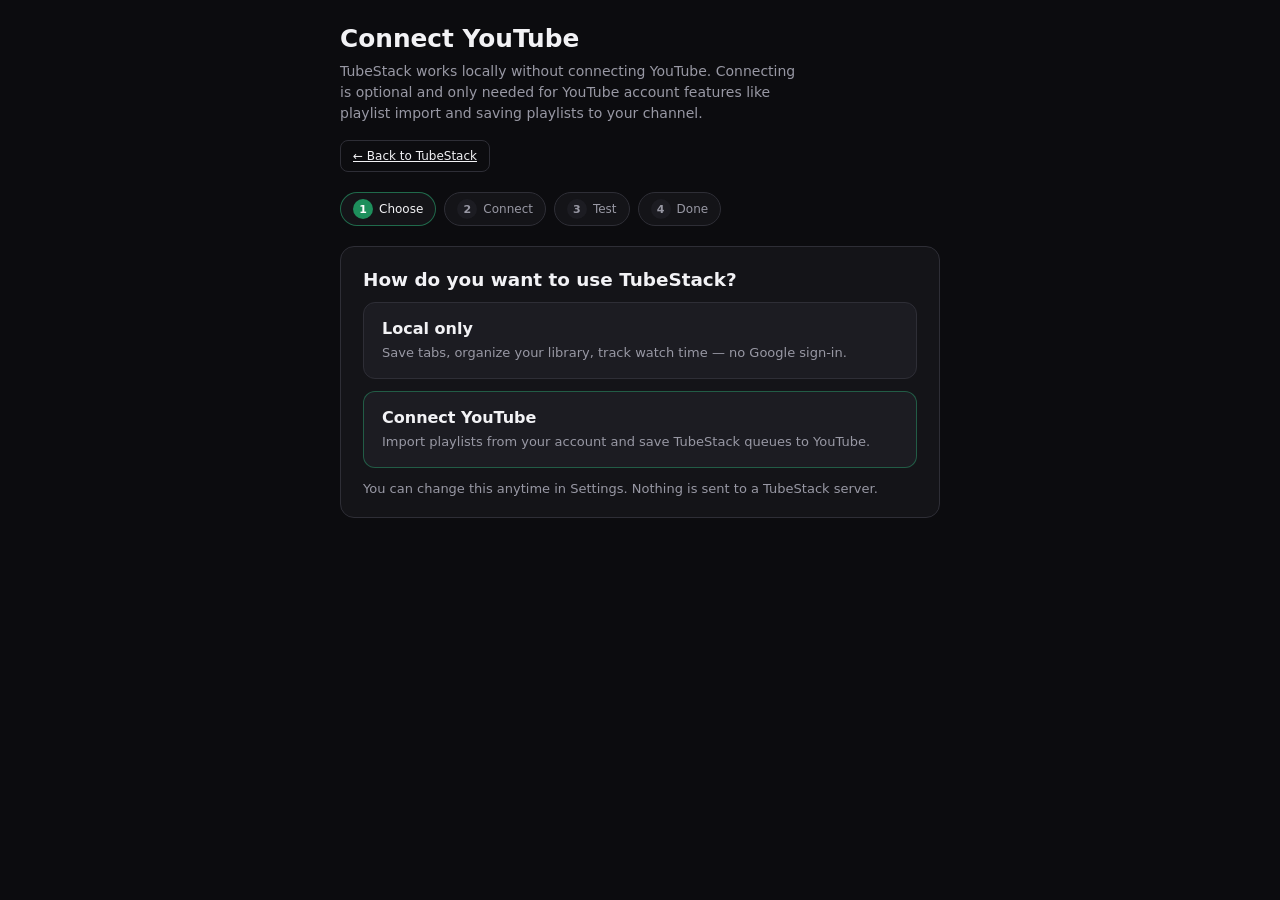
==== dashboard/connect-youtube.html @ 2cdaeb97 "Add Connect YouTube and Setup Integrations guided flows. Introduce an easy four-step Connect YouTube" ====
<!DOCTYPE html>
<html lang="en">
  <head>
    <meta charset="UTF-8" />
    <meta name="viewport" content="width=device-width, initial-scale=1" />
    <title>TubeStack — Connect YouTube</title>
    <link rel="icon" type="image/png" href="../icons/logo.png" />
    <link rel="stylesheet" href="dashboard.css" />
    <link rel="stylesheet" href="connect-youtube.css" />
  </head>
  <body class="cy-page">
    <div class="cy-wrap">
      <header class="cy-top">
        <div>
          <h1>Connect YouTube</h1>
          <p class="cy-lead">
            TubeStack works locally without connecting YouTube. Connecting is optional and only needed for YouTube
            account features like playlist import and saving playlists to your channel.
          </p>
        </div>
        <a id="cyBackLink" class="btn small ghost" href="dashboard.html">← Back to TubeStack</a>
      </header>

      <nav class="cy-steps" aria-label="Setup progress">
        <ol id="cyStepNav" class="cy-step-nav">
          <li class="cy-step-pill active" data-step="1"><span>1</span> Choose</li>
          <li class="cy-step-pill" data-step="2"><span>2</span> Connect</li>
          <li class="cy-step-pill" data-step="3"><span>3</span> Test</li>
          <li class="cy-step-pill" data-step="4"><span>4</span> Done</li>
        </ol>
      </nav>

      <!-- Step 1 -->
      <section id="cyPanel1" class="cy-panel" data-step="1">
        <h2 class="cy-panel-title">How do you want to use TubeStack?</h2>
        <div class="cy-choice-grid">
          <button type="button" class="cy-choice" id="cyChooseLocal" data-choice="local">
            <strong>Local only</strong>
            <span>Save tabs, organize your library, track watch time — no Google sign-in.</span>
          </button>
          <button type="button" class="cy-choice cy-choice--highlight" id="cyChooseConnect" data-choice="connect">
            <strong>Connect YouTube</strong>
            <span>Import playlists from your account and save TubeStack queues to YouTube.</span>
          </button>
        </div>
        <p class="cy-muted">You can change this anytime in Settings. Nothing is sent to a TubeStack server.</p>
      </section>

      <!-- Step 2 -->
      <section id="cyPanel2" class="cy-panel hidden" data-step="2">
        <h2 class="cy-panel-title">Connect your YouTube account</h2>
        <p class="cy-hint">
          TubeStack uses <strong>your own</strong> free Google Cloud project (one-time setup). You paste one ID into
          Google, then the same ID into TubeStack. We never store your Google password.
        </p>

        <div class="cy-status-box" id="cyClientIdStatus" role="status"></div>

        <details class="cy-help" open>
          <summary>Quick setup (about 10 minutes, one time)</summary>
          <ol class="cy-help-list">
            <li>
              Open
              <a href="https://console.cloud.google.com/" target="_blank" rel="noopener noreferrer">Google Cloud Console</a>
              and create or pick a project.
            </li>
            <li>Enable <strong>YouTube Data API v3</strong> (APIs &amp; Services → Library).</li>
            <li>
              Set up the <strong>OAuth consent screen</strong> (External is fine for personal use). Add yourself as a
              <strong>Test user</strong> if the app stays in Testing mode.
            </li>
            <li>
              Create an OAuth client: type <strong>Web application</strong>. Under <strong>Authorized redirect URIs</strong>,
              paste this exact URI:
            </li>
          </ol>
          <div class="cy-copy-block">
            <code id="cyRedirectUri" class="oauth-redirect">—</code>
            <button type="button" class="btn small ghost" id="cyCopyRedirect">Copy redirect URI</button>
          </div>
          <p class="cy-muted cy-copy-meta">
            Extension ID: <code id="cyExtensionId">—</code>
            <button type="button" class="btn small ghost" id="cyCopyExtId">Copy</button>
          </p>
          <ol class="cy-help-list" start="5">
            <li>Copy the <strong>Client ID</strong> Google gives you and paste it below.</li>
          </ol>
        </details>

        <label class="ob-label" for="cyClientId">OAuth Client ID</label>
        <input
          type="text"
          id="cyClientId"
          class="oobe-input cy-client-input"
          spellcheck="false"
          autocomplete="off"
          placeholder="123456789-xxxx.apps.googleusercontent.com"
        />
        <div class="cy-actions">
          <button type="button" class="btn primary" id="cySaveClientId">Save Client ID</button>
          <a
            class="btn ghost"
            href="setup-guide.html"
            target="_blank"
            rel="noopener noreferrer"
            >Full written guide</a
          >
          <a class="btn ghost" href="setup-integrations.html?from=connect-youtube">Advanced: API keys &amp; OpenAI</a>
        </div>
        <p class="cy-muted">
          Already saved a Client ID in Settings? It appears here automatically. Manual fields in Settings still work.
        </p>
        <div class="cy-nav-row">
          <button type="button" class="btn ghost" id="cyBackTo1">← Back</button>
          <button type="button" class="btn primary" id="cyToStep3" disabled>Continue to test</button>
        </div>
      </section>

      <!-- Step 3 -->
      <section id="cyPanel3" class="cy-panel hidden" data-step="3">
        <h2 class="cy-panel-title">Test your connection</h2>
        <p class="cy-hint">
          Click below to open Google’s sign-in page. TubeStack only talks to Google when <strong>you</strong> click this
          button (or use a feature that needs YouTube).
        </p>
        <ul class="cy-feature-list">
          <li>Import playlists you choose from your YouTube account</li>
          <li>Save a TubeStack queue as a playlist on your channel</li>
          <li>Sync subscription list (when you use that feature)</li>
        </ul>
        <button type="button" class="btn primary cy-signin-btn" id="cyTestSignIn">Sign in with Google to test</button>
        <p id="cyTestStatus" class="cy-status-line" role="status"></p>
        <div class="cy-nav-row">
          <button type="button" class="btn ghost" id="cyBackTo2">← Back</button>
          <button type="button" class="btn primary" id="cyToStep4" disabled>Continue</button>
        </div>
      </section>

      <!-- Step 4 -->
      <section id="cyPanel4" class="cy-panel hidden" data-step="4">
        <h2 class="cy-panel-title" id="cyDoneTitle">You’re set</h2>
        <p class="cy-hint" id="cyDoneMessage"></p>
        <div class="cy-done-actions">
          <a class="btn primary" id="cyDoneDashboard" href="dashboard.html">Back to TubeStack</a>
          <a class="btn ghost" href="dashboard.html#settings">Open Settings (advanced)</a>
        </div>
        <p class="cy-muted" id="cyDoneExtra"></p>
      </section>
    </div>
    <script src="connect-youtube.js"></script>
  </body>
</html>
---- dashboard/dashboard.css ----
:root {
  --bg: #0c0c0f;
  --surface: #141418;
  --elevated: #1c1c22;
  --border: #2e2e36;
  --text: #f2f2f5;
  --muted: #9898a4;
  --accent: #ff3b3b;
  --green: #2fd38a;
  --green-dim: #1e8f5c;
  --gold: #e8c547;
  --gold-dim: #9a7a1a;
  --radius: 10px;
  /** Fixed “reopen sidebar” is `left: 12px`, width 36px — keep titles/toolbars clear of it when sidebar is hidden */
  --sidebar-floating-clearance: 60px;
}

* {
  box-sizing: border-box;
}

body {
  margin: 0;
  min-height: 100vh;
  font-family: "Segoe UI", system-ui, -apple-system, Roboto, sans-serif;
  font-size: 14px;
  background: var(--bg);
  color: var(--text);
}

.focus-banner {
  padding: 10px 20px;
  background: linear-gradient(90deg, #1a3d2a, #142428);
  color: #c8f5dc;
  text-align: center;
  font-weight: 600;
  font-size: 13px;
  border-bottom: 1px solid #2a4a38;
}

.onboarding.oobe-root {
  position: fixed;
  inset: 0;
  z-index: 1000;
  display: flex;
  align-items: flex-start;
  justify-content: center;
  padding: 24px 16px 32px;
  overflow: auto;
}

.oobe-backdrop {
  position: fixed;
  inset: 0;
  z-index: 0;
  background: radial-gradient(120% 80% at 50% -10%, #1a2a1a 0%, #0a0a0c 45%, #050508 100%);
  opacity: 1;
}

.oobe-card {
  position: relative;
  z-index: 1;
  max-width: 640px;
  width: 100%;
  background: linear-gradient(165deg, #1a1a22 0%, #12121a 100%);
  border: 1px solid rgba(255, 255, 255, 0.08);
  border-radius: 20px;
  padding: 28px 28px 24px;
  box-shadow: 0 32px 100px rgba(0, 0, 0, 0.65), 0 0 0 1px rgba(47, 211, 138, 0.06);
}

.oobe-brand-row {
  display: flex;
  align-items: center;
  gap: 14px;
  margin: 0 0 6px;
}

.oobe-brand-logo {
  flex-shrink: 0;
  border-radius: 12px;
  box-shadow: 0 6px 24px rgba(0, 0, 0, 0.45);
}

.oobe-brand {
  font-size: 28px;
  font-weight: 800;
  letter-spacing: -0.04em;
  margin: 0;
  background: linear-gradient(120deg, #fff 0%, #c4f0d9 50%, #e8c547 100%);
  -webkit-background-clip: text;
  background-clip: text;
  color: transparent;
}

.oobe-tagline {
  margin: 0 0 20px;
  font-size: 14px;
  color: #a8a8b8;
  line-height: 1.45;
}

.oobe-progress {
  display: flex;
  flex-wrap: wrap;
  gap: 8px;
  justify-content: center;
  margin-bottom: 10px;
}

.oobe-wizard-guide {
  margin: 0 0 18px;
  text-align: center;
}

.oobe-guide-btn {
  border: none;
  background: transparent;
  color: #9cb9ff;
  cursor: pointer;
  font: inherit;
  font-size: 13px;
  line-height: 1.4;
  padding: 6px 10px;
  border-radius: 8px;
  text-align: center;
  max-width: 100%;
}

.oobe-guide-btn:hover {
  color: #c5d8ff;
  background: rgba(156, 185, 255, 0.08);
}

.oobe-guide-btn:focus-visible {
  outline: 2px solid rgba(156, 185, 255, 0.55);
  outline-offset: 2px;
}

.oobe-guide-hint {
  color: #8a8a9a;
  font-size: 12px;
  font-weight: 500;
}

.oobe-unlock-list {
  margin: 12px 0 16px;
  padding-left: 1.25rem;
  color: #a8a8b8;
  font-size: 13px;
  line-height: 1.45;
}

.oobe-unlock-list li {
  margin-bottom: 8px;
}

.oobe-unlock-list li:last-child {
  margin-bottom: 0;
}

.oobe-check-row {
  display: flex;
  align-items: flex-start;
  gap: 10px;
  margin: 16px 0 10px;
  font-size: 14px;
  line-height: 1.45;
  color: #c8c8d4;
  cursor: pointer;
}

.oobe-check-row input {
  margin-top: 3px;
  flex-shrink: 0;
}

.oobe-dot {
  width: 8px;
  height: 8px;
  border-radius: 50%;
  background: #3a3a48;
  transition: transform 0.2s, background 0.2s;
}

.oobe-dot.active {
  background: var(--green);
  transform: scale(1.25);
}

.oobe-step-title {
  margin: 0 0 10px;
  font-size: 22px;
  font-weight: 700;
  letter-spacing: -0.02em;
}

.oobe-lead {
  margin: 0 0 16px;
  line-height: 1.55;
  color: #c8c8d4;
  font-size: 14px;
}

.oobe-input {
  width: 100%;
  padding: 12px 14px;
  border-radius: 10px;
  border: 1px solid rgba(255, 255, 255, 0.1);
  background: rgba(0, 0, 0, 0.35);
  color: var(--text);
  font-size: 15px;
  margin-bottom: 4px;
}

.oobe-input:focus {
  outline: none;
  border-color: rgba(47, 211, 138, 0.45);
  box-shadow: 0 0 0 3px rgba(47, 211, 138, 0.12);
}

.oobe-help {
  font-size: 12px;
  color: var(--muted);
  line-height: 1.5;
  margin: 12px 0 18px;
}

.oobe-help a {
  color: #8fd4ff;
}

.oobe-cta {
  width: 100%;
  padding: 14px 18px;
  font-size: 15px;
  border-radius: 999px;
  margin-top: 8px;
}

.oobe-green {
  color: #7ef0b2;
}

.oobe-gold {
  color: #f5e08a;
}

.oobe-error {
  color: #ff9b9b;
  font-size: 13px;
  margin: 10px 0;
}

.oobe-scan-preview {
  margin: 14px 0;
  padding: 14px;
  border-radius: 12px;
  background: rgba(0, 0, 0, 0.35);
  border: 1px solid var(--border);
  font-size: 13px;
  color: #d0d0dc;
  line-height: 1.5;
}

.genre-grid {
  display: grid;
  grid-template-columns: repeat(auto-fill, minmax(140px, 1fr));
  gap: 12px;
  margin: 16px 0 20px;
  max-height: min(52vh, 420px);
  overflow-y: auto;
  padding-right: 4px;
}

.genre-tile {
  min-height: 72px;
  padding: 14px 12px;
  border-radius: 14px;
  border: 2px solid rgba(255, 255, 255, 0.1);
  background: rgba(255, 255, 255, 0.04);
  color: #a5a5b5;
  font-size: 14px;
  font-weight: 700;
  text-align: center;
  cursor: pointer;
  transition: border-color 0.18s, background 0.18s, color 0.18s, transform 0.12s;
}

.genre-tile:hover {
  transform: translateY(-1px);
  border-color: rgba(255, 255, 255, 0.18);
}

.genre-tile-off {
  border-color: rgba(255, 255, 255, 0.1);
}

.genre-tile-active {
  border-color: rgba(47, 211, 138, 0.65);
  background: rgba(47, 211, 138, 0.12);
  color: #d4ffe8;
  box-shadow: 0 0 24px rgba(47, 211, 138, 0.12);
}

.genre-tile-favorite {
  border-color: rgba(232, 197, 71, 0.85);
  background: linear-gradient(160deg, rgba(232, 197, 71, 0.22), rgba(40, 35, 15, 0.5));
  color: #fff8dc;
  box-shadow: 0 0 28px rgba(232, 197, 71, 0.15);
}

.onboarding-card h2 {
  margin: 0 0 12px;
  font-size: 20px;
}

.ob-step p {
  margin: 0 0 12px;
  line-height: 1.5;
  color: #d6d6df;
}

.ob-skip-api-block {
  margin: 18px 0 12px;
  padding: 14px 14px 12px;
  border-radius: 12px;
  border: 1px dashed rgba(255, 255, 255, 0.12);
  background: rgba(0, 0, 0, 0.2);
}

.ob-skip-api-btn {
  width: 100%;
  text-align: center;
}

.ob-skip-api-hint {
  margin: 10px 0 0;
  font-size: 12px;
  line-height: 1.45;
}

.ob-minimal-history {
  margin-bottom: 16px;
  padding: 14px 14px 12px;
  border-radius: 12px;
  border: 1px solid rgba(47, 211, 138, 0.25);
  background: rgba(47, 211, 138, 0.06);
}

.ob-minimal-q {
  margin: 0 0 12px;
  font-size: 14px;
  color: #d8e8df;
  line-height: 1.45;
}

.ob-api-test-row {
  display: flex;
  flex-wrap: wrap;
  align-items: center;
  gap: 12px;
  margin: 12px 0 4px;
}

.btn.ob-api-test {
  font-weight: 700;
  min-width: 108px;
  transition:
    background 0.15s ease,
    color 0.15s ease,
    border-color 0.15s ease;
}

.btn.ob-api-test--idle {
  background: #2a2a32;
  color: #a8a8b4;
  border-color: #3e3e48;
}

.btn.ob-api-test--idle:hover:not(:disabled) {
  border-color: #5a5a68;
  color: #d8d8e4;
}

.btn.ob-api-test--testing {
  background: #35352e;
  color: #e8d78a;
  border-color: #6a5a2a;
}

.btn.ob-api-test--pass {
  background: rgba(47, 211, 138, 0.2);
  color: #8af5c4;
  border-color: #2fd38a;
  cursor: pointer;
}

.btn.ob-api-test--fail {
  background: rgba(220, 70, 70, 0.18);
  color: #ffb8b8;
  border-color: #c74444;
}

.ob-api-test-detail {
  font-size: 12px;
  color: var(--muted);
  line-height: 1.35;
  flex: 1;
  min-width: 140px;
}

.ob-muted {
  font-size: 12px;
  color: var(--muted);
  margin: 8px 0;
  line-height: 1.45;
}

.ob-label {
  display: block;
  font-size: 11px;
  text-transform: uppercase;
  letter-spacing: 0.06em;
  color: var(--muted);
  margin: 10px 0 4px;
}

.ob-actions {
  display: flex;
  flex-wrap: wrap;
  gap: 8px;
  margin: 12px 0;
}

.ob-next {
  margin-top: 14px;
}

#obTabPick {
  width: 100%;
  padding: 8px 10px;
  border-radius: 8px;
  border: 1px solid var(--border);
  background: var(--elevated);
  color: var(--text);
  font-size: 13px;
}

.ob-legend {
  display: flex;
  flex-wrap: wrap;
  gap: 8px;
  align-items: center;
  margin-bottom: 10px;
}

.ob-mini {
  font-size: 11px;
  padding: 4px 8px;
  pointer-events: none;
}

.theme-grid {
  display: flex;
  flex-wrap: wrap;
  gap: 8px;
  margin: 12px 0;
}

.theme-grid.compact {
  max-height: 220px;
  overflow-y: auto;
}

.categories-editor-grid {
  max-height: min(58vh, 560px);
  overflow-y: auto;
  align-content: flex-start;
}

.ai-categorize-panel .ai-cat-fieldset {
  border: 1px solid var(--border);
  border-radius: var(--radius, 8px);
  padding: 10px 12px;
  margin: 10px 0;
}

.ai-categorize-panel .ai-cat-fieldset .modal-legend {
  padding: 0 6px;
}

.ai-categorize-panel .ai-cat-inline {
  display: flex;
  flex-wrap: wrap;
  gap: 12px 18px;
  margin-top: 6px;
}

.ai-categorize-panel .ai-cat-textarea {
  width: 100%;
  min-height: 88px;
  resize: vertical;
}

.category-editor-controls {
  display: flex;
  flex-wrap: wrap;
  gap: 8px;
  align-items: end;
  margin-bottom: 8px;
}

.category-sort-btns {
  display: inline-flex;
  gap: 6px;
  align-items: center;
}

.category-sort-btns .btn.active {
  border-color: rgba(120, 180, 255, 0.55);
  background: rgba(120, 180, 255, 0.14);
  color: var(--text);
}

.category-add-row {
  display: flex;
  gap: 8px;
  align-items: center;
  margin: 8px 0 10px;
}

.category-add-row .oobe-input {
  margin: 0;
}

.category-edit-item {
  position: relative;
  display: inline-flex;
}

.category-delete-x {
  position: absolute;
  top: -6px;
  right: -6px;
  width: 18px;
  height: 18px;
  border-radius: 50%;
  border: 1px solid #7a3434;
  background: #3a1212;
  color: #ffd3d3;
  font-size: 11px;
  line-height: 1;
  display: none;
  cursor: pointer;
}

.category-edit-item.delete-mode .category-delete-x {
  display: inline-flex;
  align-items: center;
  justify-content: center;
}

.chip {
  border: 1px solid var(--border);
  background: var(--elevated);
  color: var(--muted);
  padding: 8px 12px;
  border-radius: 999px;
  font-size: 12px;
  font-weight: 600;
  cursor: pointer;
  user-select: none;
  transition: background 0.15s, color 0.15s, border-color 0.15s;
}

.chip-off {
  border-color: var(--border);
  color: var(--muted);
}

.chip-active {
  background: rgba(47, 211, 138, 0.18);
  border-color: var(--green-dim);
  color: #b8ffd9;
}

.chip-favorite {
  background: linear-gradient(145deg, rgba(232, 197, 71, 0.35), rgba(154, 122, 26, 0.2));
  border-color: var(--gold-dim);
  color: #fff4c2;
  box-shadow: 0 0 0 1px rgba(232, 197, 71, 0.25);
}

.keyword-rows {
  display: flex;
  flex-direction: column;
  gap: 8px;
  max-height: 200px;
  overflow: auto;
  margin-top: 8px;
}

.kw-row {
  display: grid;
  grid-template-columns: 120px 1fr;
  gap: 8px;
  align-items: center;
}

.kw-row span {
  font-size: 12px;
  color: var(--muted);
  overflow: hidden;
  text-overflow: ellipsis;
  white-space: nowrap;
}

.kw-row input {
  width: 100%;
  padding: 6px 8px;
  border-radius: 6px;
  border: 1px solid var(--border);
  background: var(--elevated);
  color: var(--text);
  font-size: 12px;
}

.playlist-picks {
  display: flex;
  flex-direction: column;
  gap: 6px;
  max-height: 160px;
  overflow-y: auto;
  margin: 8px 0;
}

.play-pick {
  display: flex;
  align-items: center;
  gap: 8px;
  font-size: 12px;
  color: var(--text);
}

.play-pick input {
  accent-color: var(--accent);
}

.playlist-out {
  margin-top: 10px;
  font-size: 12px;
  color: var(--muted);
}

.playlist-out ul {
  margin: 8px 0 0;
  padding-left: 18px;
}

.playlist-pack-summary {
  color: var(--text);
  font-size: 12px;
  margin-bottom: 8px;
  display: flex;
  align-items: center;
  justify-content: space-between;
  gap: 8px;
  flex-wrap: wrap;
}

.playlist-pack-list {
  display: flex;
  flex-direction: column;
  gap: 12px;
  margin-top: 8px;
  max-height: 460px;
  overflow: auto;
  padding-right: 2px;
}

.playlist-pack-item {
  padding: 10px;
  border: 1px solid var(--border);
  border-radius: 8px;
  background: var(--panel);
  display: grid;
  grid-template-columns: 120px 1fr;
  gap: 10px;
  align-items: start;
}

.playlist-pack-thumb {
  width: 120px;
  height: 68px;
  object-fit: cover;
  border-radius: 6px;
  background: #000;
}

.playlist-pack-main {
  min-width: 0;
}

.playlist-pack-title {
  font-size: 13px;
  font-weight: 600;
  line-height: 1.35;
}

.playlist-pack-title a {
  color: var(--text);
  text-decoration: none;
}

.playlist-pack-title a:hover {
  text-decoration: underline;
  color: var(--accent);
}

.playlist-pack-meta {
  font-size: 11px;
  color: var(--muted);
  margin-top: 4px;
}

.playlist-pack-field {
  display: flex;
  align-items: center;
  gap: 8px;
  margin-top: 10px;
  flex-wrap: wrap;
}

.playlist-pack-label {
  font-size: 11px;
  color: var(--muted);
  min-width: 52px;
}

.playlist-pack-field .playlist-row-theme {
  flex: 1;
  min-width: 140px;
  max-width: 260px;
}

.playlist-pack-list--compact {
  max-height: 760px; /* ~20 compact rows visible before scroll */
  gap: 6px;
}

.playlist-pack-list--compact .playlist-pack-item {
  grid-template-columns: 56px 1fr;
  padding: 6px 8px;
  min-height: 34px;
}

.playlist-pack-list--compact .playlist-pack-thumb {
  width: 56px;
  height: 32px;
  border-radius: 4px;
}

.playlist-pack-list--compact .playlist-pack-title {
  font-size: 12px;
  line-height: 1.25;
}

.playlist-pack-list--compact .playlist-pack-title a {
  display: -webkit-box;
  -webkit-line-clamp: 2;
  -webkit-box-orient: vertical;
  overflow: hidden;
}

.playlist-pack-list--compact .playlist-pack-meta,
.playlist-pack-list--compact .playlist-pack-field {
  display: none;
}

.playlist-out .playlist-actions {
  display: flex;
  flex-wrap: wrap;
  gap: 8px;
  margin-top: 10px;
}

.panel-block {
  margin-bottom: 16px;
  padding-bottom: 14px;
  border-bottom: 1px solid var(--border);
}

.panel-hint {
  font-size: 11px;
  color: var(--muted);
  margin: 0 0 8px;
  line-height: 1.4;
}

.focus-row {
  display: flex;
  gap: 8px;
  align-items: center;
  flex-wrap: wrap;
}

.focus-row input[type="number"] {
  width: 72px;
  padding: 6px 8px;
  border-radius: 6px;
  border: 1px solid var(--border);
  background: var(--elevated);
  color: var(--text);
}

.stat-line {
  margin: 4px 0 8px;
  font-size: 14px;
  font-weight: 600;
}

.stat-line.small {
  font-size: 12px;
  font-weight: 500;
  color: var(--muted);
}

.stat-line.small.success {
  color: var(--green);
}

.layout {
  display: grid;
  grid-template-columns: 300px 1fr;
  min-height: 100vh;
}

.layout.layout--library-mode {
  grid-template-columns: 0 1fr;
}

.layout.layout--library-mode .sidebar {
  display: none;
}

.layout.layout--sidebar-hidden {
  grid-template-columns: 1fr;
}

.layout.layout--sidebar-hidden .sidebar {
  display: none;
}

.layout.layout--sidebar-hidden .main {
  display: block;
  visibility: visible;
  padding-left: var(--sidebar-floating-clearance);
}

body:has(.layout.layout--sidebar-hidden) .focus-banner {
  padding-left: var(--sidebar-floating-clearance);
}

@media (max-width: 1000px) {
  .layout {
    grid-template-columns: 1fr;
  }
  .sidebar {
    border-right: none;
    border-bottom: 1px solid var(--border);
  }
}

.sidebar {
  position: sticky;
  top: 0;
  align-self: start;
  height: 100vh;
  overflow-y: auto;
  padding: 20px 16px;
  background: var(--surface);
  border-right: 1px solid var(--border);
}

.sidebar-window-nav {
  display: flex;
  flex-direction: column;
  gap: 8px;
  margin-bottom: 14px;
  padding-bottom: 12px;
  border-bottom: 1px solid var(--border);
}

.sidebar-win-btn {
  border: 1px solid var(--border);
  background: transparent;
  color: var(--text);
  border-radius: 8px;
  text-align: left;
  padding: 8px 10px;
  font-size: 13px;
  cursor: pointer;
}

.sidebar-win-btn.active {
  border-color: rgba(120, 180, 255, 0.45);
  background: rgba(120, 180, 255, 0.12);
}

.sidebar-recent-wrap {
  border: 1px solid var(--border);
  border-radius: 8px;
  padding: 8px;
  background: rgba(255, 255, 255, 0.02);
}

.sidebar-categories-wrap {
  border: 1px solid var(--border);
  border-radius: 8px;
  padding: 8px;
  background: rgba(255, 255, 255, 0.02);
}

.sidebar-categories-head {
  display: flex;
  align-items: center;
  gap: 6px;
}

.sidebar-win-btn-inline {
  flex: 1;
}

.sidebar-fav-toggle {
  width: 30px;
  height: 30px;
  border: 1px solid var(--border);
  border-radius: 6px;
  background: transparent;
  color: var(--text);
  cursor: pointer;
}

.sidebar-recent-list {
  display: flex;
  flex-direction: column;
  gap: 5px;
  margin-bottom: 6px;
}

.sidebar-current-playlist {
  border: 1px solid rgba(120, 180, 255, 0.4);
  border-radius: 8px;
  padding: 8px;
  background: rgba(120, 180, 255, 0.08);
}

.sidebar-current-title-row {
  display: grid;
  grid-template-columns: 22px 1fr;
  gap: 6px;
  align-items: stretch;
  margin: 6px 0 8px;
}

.sidebar-current-link {
  width: 100%;
  margin: 0;
  padding: 8px 10px;
  border-radius: 8px;
  border: 1px solid rgba(120, 180, 255, 0.45);
  background: rgba(120, 180, 255, 0.16);
  color: #d8ecff;
  text-align: left;
  font-size: 12px;
  font-weight: 600;
  line-height: 1.3;
  cursor: pointer;
  text-decoration: none;
}

.sidebar-current-link.active {
  border-color: rgba(160, 210, 255, 0.7);
  background: rgba(120, 180, 255, 0.24);
}

.sidebar-playlist-rename {
  margin: 0 0 8px;
  padding: 8px 10px;
  font-size: 12px;
}

.sidebar-rename-hotspot {
  width: 22px;
  border-radius: 6px;
  border: 1px solid var(--border);
  background: rgba(255, 255, 255, 0.03);
  cursor: pointer;
  position: relative;
}

.sidebar-rename-hotspot::after {
  content: "✎";
  position: absolute;
  inset: 0;
  display: inline-flex;
  align-items: center;
  justify-content: center;
  color: var(--muted);
  font-size: 11px;
}

.sidebar-rename-hotspot:hover {
  border-color: rgba(120, 180, 255, 0.5);
}

.sidebar-recent-item {
  font-size: 12px;
  color: var(--muted);
  border: 1px solid var(--border);
  border-radius: 6px;
  background: var(--elevated);
  padding: 5px 8px;
  cursor: pointer;
  text-align: left;
}

.sidebar-recent-item.playlist-drop-target {
  border-style: dashed;
}

.sidebar-current-playlist .sidebar-win-btn-focused-in-current {
  width: 100%;
  margin-top: 8px;
  font-size: 12px;
  text-align: center;
}

.sidebar-drop-new {
  margin-top: 8px;
  border: 1px dashed rgba(120, 180, 255, 0.5);
  border-radius: 8px;
  padding: 8px;
  font-size: 11px;
  color: #b9d9ff;
  background: rgba(120, 180, 255, 0.08);
  text-align: center;
}

.playlist-drop-target.drop-active {
  border-color: rgba(120, 180, 255, 0.85);
  background: rgba(120, 180, 255, 0.2);
  color: #e8f3ff;
}

.sidebar > .panel-block,
.sidebar > .search-wrap,
.sidebar > .filters,
.sidebar > .bulk,
.sidebar > .hint {
  display: none !important;
}

.window-panel {
  display: none;
}

.window-panel.active {
  display: block;
}

.window-title {
  margin: 0 0 10px;
  font-size: 18px;
}

.window-controls-mount {
  margin-bottom: 12px;
}

.current-controls-shell {
  display: flex;
  flex-direction: column;
  gap: 8px;
}

.current-controls-top {
  display: flex;
  align-items: center;
  gap: 8px;
}

.current-controls-top .search-wrap {
  flex: 1;
  margin: 0;
}

.current-controls-top .search-wrap input {
  margin: 0;
}

.current-controls-actions {
  display: flex;
  align-items: center;
  gap: 6px;
}

.compact-toggle-btn {
  min-width: 34px;
  min-height: 34px;
  padding: 0 9px;
  display: inline-flex;
  align-items: center;
  justify-content: center;
}

.compact-panel {
  border: 1px solid var(--border);
  border-radius: 10px;
  padding: 10px;
  background: var(--surface);
}

.compact-sort-panel .filters {
  display: grid;
  grid-template-columns: repeat(4, minmax(120px, 1fr));
  gap: 8px 10px;
  align-items: start;
}

.compact-sort-panel .filter-field {
  min-width: 0;
}

.compact-sort-panel .filter-field-priority {
  justify-self: center;
}

.compact-sort-panel .filters .label {
  font-size: 10px;
  margin-bottom: 3px;
}

.compact-sort-panel .filters select,
.compact-sort-panel .grid-size-wrap input[type="range"] {
  margin-bottom: 0;
}

.compact-sort-panel .filter-priority-bar {
  display: flex;
  flex-direction: column;
  flex-wrap: nowrap;
  align-items: center;
  gap: 3px;
  margin: 0;
}

.compact-sort-panel .filter-pri-btn {
  width: 26px;
  min-width: 26px;
  max-width: 26px;
  min-height: 20px;
  padding: 0;
  border-radius: 5px;
  font-size: 10px;
  line-height: 1;
}

.compact-sort-panel .filter-pri-btn--all {
  width: 34px;
  min-width: 34px;
  font-size: 10px;
}

.compact-save-panel .bulk {
  display: flex;
  flex-wrap: wrap;
  flex-direction: row;
  gap: 8px;
  margin: 0;
}

.compact-icon {
  width: 16px;
  height: 16px;
}

.compact-view-panel {
  display: flex;
  align-items: center;
  gap: 10px;
  flex-wrap: wrap;
}

.compact-view-bar {
  display: inline-flex;
  gap: 6px;
}

.compact-view-btn {
  min-width: 62px;
}

.compact-view-btn.active {
  border-color: rgba(120, 180, 255, 0.55);
  background: rgba(120, 180, 255, 0.14);
}

.compact-view-size {
  display: inline-flex;
  align-items: center;
  gap: 8px;
  color: var(--muted);
  font-size: 11px;
  text-transform: uppercase;
  letter-spacing: 0.04em;
}

.compact-view-size input[type="range"] {
  width: 140px;
}

.window-sections-mount .panel-block {
  background: var(--surface);
  padding: 12px;
  border: 1px solid var(--border);
  border-radius: 10px;
  margin-bottom: 12px;
}

.legacy-sidebar-block {
  display: none !important;
}

.library-fullscreen-head {
  display: flex;
  justify-content: space-between;
  align-items: center;
  gap: 10px;
  margin-bottom: 10px;
}

.library-fullscreen-body {
  display: grid;
  gap: 12px;
}

.library-group {
  border: 1px solid var(--border);
  border-radius: 10px;
  background: var(--surface);
  padding: 10px;
}

.library-group h4 {
  margin: 0 0 8px;
}

.library-group-list {
  display: flex;
  flex-direction: column;
  gap: 5px;
  font-size: 12px;
}

.brand-row {
  display: flex;
  align-items: center;
  gap: 10px;
  margin-bottom: 16px;
}

.brand-logo {
  flex-shrink: 0;
  border-radius: 8px;
}

.brand {
  font-weight: 800;
  font-size: 18px;
  letter-spacing: -0.03em;
  margin: 0;
}

.search-wrap input {
  width: 100%;
  padding: 10px 12px;
  border-radius: var(--radius);
  border: 1px solid var(--border);
  background: var(--elevated);
  color: var(--text);
  font-size: 13px;
  margin-bottom: 16px;
}

.search-wrap input::placeholder {
  color: var(--muted);
}

.filters .label {
  display: block;
  font-size: 11px;
  text-transform: uppercase;
  letter-spacing: 0.06em;
  color: var(--muted);
  margin-bottom: 4px;
}

.filters select {
  width: 100%;
  margin-bottom: 12px;
  padding: 8px 10px;
  border-radius: 8px;
  border: 1px solid var(--border);
  background: var(--elevated);
  color: var(--text);
  font-size: 13px;
}

.grid-size-wrap input[type="range"] {
  width: 100%;
  margin-bottom: 12px;
}

.bulk {
  display: flex;
  flex-direction: column;
  gap: 8px;
  margin-top: 8px;
}

.btn {
  border: 1px solid var(--border);
  background: var(--elevated);
  color: var(--text);
  padding: 8px 12px;
  border-radius: 8px;
  font-size: 13px;
  cursor: pointer;
  font-weight: 600;
}

.btn.small {
  font-size: 12px;
}

.btn:hover {
  border-color: #555;
}

.btn.primary {
  background: linear-gradient(165deg, var(--accent), #c42c2c);
  border-color: transparent;
  color: #fff;
}

.btn.ghost {
  font-weight: 500;
  background: transparent;
}

.btn.danger {
  border-color: #5a2a2a;
  color: #ffb4b4;
}

.hint {
  margin-top: 16px;
  font-size: 12px;
  color: var(--muted);
  line-height: 1.4;
}

.main {
  padding: 20px 24px 40px;
}

.toolbar {
  margin-bottom: 16px;
}

.toolbar-row {
  display: flex;
  flex-wrap: wrap;
  align-items: center;
  justify-content: space-between;
  gap: 12px;
}

.toolbar-actions {
  display: flex;
  flex-wrap: wrap;
  gap: 8px;
}

.summary {
  margin: 0;
  color: var(--muted);
  font-size: 13px;
}

.grid {
  display: flex;
  flex-direction: column;
  gap: 12px;
}

.grid.grid-view {
  display: grid;
  grid-template-columns: repeat(auto-fill, minmax(var(--grid-tile-size, 132px), 1fr));
  gap: 10px;
}

.card {
  display: grid;
  grid-template-columns: 22px 160px 1fr;
  gap: 14px;
  padding: 14px;
  background: var(--surface);
  border: 1px solid var(--border);
  border-radius: var(--radius);
  align-items: start;
}

.card.card--dragging {
  opacity: 0.6;
  outline: 2px solid rgba(120, 180, 255, 0.5);
}

.card.card--compact {
  grid-template-columns: 22px 92px 1fr;
  gap: 10px;
  padding: 8px 10px;
}

.card.card--grid {
  display: grid;
  grid-template-columns: 1fr;
  gap: 6px;
  padding: 8px;
}

.card.card--grid .card-pick,
.card.card--grid .row:not(.row-list-under-thumb),
.card.card--grid .suggested,
.card.card--grid .notes {
  display: none !important;
}

.card.card--grid .card-thumb-col {
  gap: 6px;
}

.card.card--grid .thumb-wrap {
  aspect-ratio: 1 / 1;
}

.card.card--grid .card-media-row {
  grid-template-columns: 1fr;
}

.card.card--grid .card-priority-stack {
  flex-direction: row;
  height: auto;
}

.card.card--grid .pri-btn {
  max-width: none;
  min-height: 18px;
}

.card.card--grid .title-row a {
  font-size: 12px;
  display: -webkit-box;
  -webkit-line-clamp: 2;
  -webkit-box-orient: vertical;
  overflow: hidden;
}

.card.card--grid .meta {
  font-size: 11px;
  margin-bottom: 0;
}

.card.card--grid-min .card-priority-stack,
.card.card--grid-min .row-list-under-thumb,
.card.card--grid-min .meta {
  display: none !important;
}

.sidebar-floating-toggle {
  position: fixed;
  left: 12px;
  top: 12px;
  z-index: 2200;
  width: 36px;
  height: 36px;
  min-width: 36px;
  min-height: 36px;
  padding: 0;
  border-radius: 999px;
  border: 1px solid rgba(120, 180, 255, 0.65);
  background: rgba(120, 180, 255, 0.2);
  color: #d8ebff;
  font-size: 18px;
  font-weight: 700;
  line-height: 1;
  display: inline-flex;
  align-items: center;
  justify-content: center;
  box-shadow: 0 6px 18px rgba(0, 0, 0, 0.45);
}

.sidebar-floating-toggle:hover {
  background: rgba(120, 180, 255, 0.34);
  border-color: rgba(160, 205, 255, 0.9);
}

@media (max-width: 700px) {
  .card {
    grid-template-columns: 22px 120px 1fr;
  }
}

.card-pick {
  padding-top: 4px;
}

.card-pick input {
  width: 18px;
  height: 18px;
  accent-color: var(--accent);
}

.thumb-wrap {
  position: relative;
  border-radius: 8px;
  overflow: hidden;
  background: #000;
  aspect-ratio: 16 / 9;
}

.card.card--compact .thumb-wrap {
  border-radius: 6px;
}

.thumb-wrap img {
  width: 100%;
  height: 100%;
  object-fit: cover;
  display: block;
}

.dur-badge {
  position: absolute;
  right: 6px;
  bottom: 6px;
  background: rgba(0, 0, 0, 0.82);
  color: #fff;
  font-size: 11px;
  padding: 2px 6px;
  border-radius: 4px;
  font-variant-numeric: tabular-nums;
}

/* Thumbnail column: poster + priority stack (green → red) */
.card-thumb-col {
  display: flex;
  flex-direction: column;
  gap: 6px;
  align-items: stretch;
  min-width: 0;
}

.card-media-row {
  display: grid;
  grid-template-columns: 26px 1fr;
  gap: 8px;
  align-items: stretch;
}

.card-priority-stack {
  display: flex;
  flex-direction: column;
  gap: 2px;
  align-items: center;
  justify-content: stretch;
  height: 100%;
  min-height: 0;
}

.pri-btn {
  width: 100%;
  max-width: 24px;
  flex: 1;
  min-height: 0;
  padding: 0 2px;
  border-radius: 5px;
  border: 1px solid rgba(255, 255, 255, 0.12);
  font-size: 11px;
  font-weight: 700;
  line-height: 1.1;
  cursor: pointer;
  color: #0d0d0d;
  opacity: 0.55;
  transition: opacity 0.12s ease, transform 0.12s ease, box-shadow 0.12s ease;
}

.pri-btn:hover {
  opacity: 0.95;
}

.pri-btn--on {
  opacity: 1;
  box-shadow: 0 0 0 2px rgba(255, 255, 255, 0.35);
  transform: scale(1.04);
}

.pri-high {
  background:
    repeating-linear-gradient(
      180deg,
      rgba(255, 255, 255, 0.08) 0px,
      rgba(255, 255, 255, 0.08) 2px,
      rgba(0, 0, 0, 0.06) 2px,
      rgba(0, 0, 0, 0.06) 4px
    ),
    linear-gradient(180deg, #5ea678, #2a5e43);
  border-color: rgba(24, 65, 45, 0.9);
}
.pri-med {
  background:
    repeating-linear-gradient(
      180deg,
      rgba(255, 255, 255, 0.08) 0px,
      rgba(255, 255, 255, 0.08) 2px,
      rgba(0, 0, 0, 0.06) 2px,
      rgba(0, 0, 0, 0.06) 4px
    ),
    linear-gradient(180deg, #b99757, #7d632f);
  color: #f4ead6;
  border-color: rgba(92, 70, 30, 0.9);
}
.pri-low {
  background:
    repeating-linear-gradient(
      180deg,
      rgba(255, 255, 255, 0.07) 0px,
      rgba(255, 255, 255, 0.07) 2px,
      rgba(0, 0, 0, 0.07) 2px,
      rgba(0, 0, 0, 0.07) 4px
    ),
    linear-gradient(180deg, #a8784b, #724629);
  color: #f7e7d6;
  border-color: rgba(82, 48, 28, 0.9);
}
.pri-drop {
  background:
    repeating-linear-gradient(
      180deg,
      rgba(255, 255, 255, 0.07) 0px,
      rgba(255, 255, 255, 0.07) 2px,
      rgba(0, 0, 0, 0.08) 2px,
      rgba(0, 0, 0, 0.08) 4px
    ),
    linear-gradient(180deg, #9f5a5a, #6a2f2f);
  color: #ffe8e8;
  border-color: rgba(76, 30, 30, 0.9);
}

/* Filter bar: same four tiers + All */
.filter-priority-bar {
  display: flex;
  flex-wrap: wrap;
  gap: 6px;
  align-items: center;
  margin-bottom: 12px;
}

.filter-pri-btn {
  min-width: 32px;
  min-height: 30px;
  padding: 0 8px;
  border-radius: 7px;
  border: 1px solid var(--border);
  background: var(--elevated);
  color: var(--text);
  font-size: 12px;
  font-weight: 700;
  cursor: pointer;
  opacity: 0.65;
  transition: opacity 0.12s ease, box-shadow 0.12s ease, border-color 0.12s ease;
}

.filter-pri-btn:hover {
  opacity: 1;
}

.filter-pri-btn--all {
  font-weight: 600;
  opacity: 0.85;
}

.filter-pri-btn.active {
  opacity: 1;
  box-shadow: 0 0 0 2px rgba(255, 255, 255, 0.2);
  border-color: #888;
}

.filter-pri-btn.filter-pri-btn--all.active {
  box-shadow: 0 0 0 2px rgba(120, 160, 255, 0.45);
}

.filter-pri-btn.pri-high,
.filter-pri-btn.pri-med,
.filter-pri-btn.pri-low,
.filter-pri-btn.pri-drop {
  color: #0d0d0d;
  border-color: transparent;
}

.filter-pri-btn.pri-drop {
  color: #fff;
}

.filter-pri-btn.pri-high:not(.active),
.filter-pri-btn.pri-med:not(.active),
.filter-pri-btn.pri-low:not(.active),
.filter-pri-btn.pri-drop:not(.active) {
  opacity: 0.45;
}

.filter-pri-btn.pri-high.active,
.filter-pri-btn.pri-med.active,
.filter-pri-btn.pri-low.active,
.filter-pri-btn.pri-drop.active {
  opacity: 1;
  box-shadow: 0 0 0 2px rgba(255, 255, 255, 0.35);
}

.card-body {
  min-width: 0;
}

.card.card--compact .card-priority-stack,
.card.card--compact .granular-genre-pill,
.card.card--compact .row,
.card.card--compact .suggested,
.card.card--compact .notes {
  display: none !important;
}

.card.card--compact .title-row {
  margin-bottom: 4px;
}

.card.card--compact .title-row a {
  font-size: 13px;
  line-height: 1.3;
  display: -webkit-box;
  -webkit-line-clamp: 2;
  -webkit-box-orient: vertical;
  overflow: hidden;
}

.card.card--compact .meta {
  margin-bottom: 0;
  font-size: 11px;
}

.title-row {
  display: flex;
  flex-wrap: wrap;
  gap: 8px;
  align-items: flex-start;
  margin-bottom: 6px;
}

.granular-genre-pill {
  font-size: 11px;
  font-weight: 600;
  color: #c4e8ff;
  background: rgba(80, 160, 255, 0.12);
  border: 1px solid rgba(80, 160, 255, 0.35);
  border-radius: 999px;
  padding: 2px 10px;
  line-height: 1.3;
  max-width: 100%;
  white-space: normal;
}

.title-row a {
  color: var(--text);
  font-weight: 600;
  text-decoration: none;
  font-size: 15px;
  line-height: 1.35;
  flex: 1;
  min-width: 0;
}

.title-row a:hover {
  text-decoration: underline;
}

.meta {
  font-size: 12px;
  color: var(--muted);
  margin-bottom: 10px;
}

.row {
  display: flex;
  flex-wrap: wrap;
  gap: 8px;
  margin-bottom: 8px;
  align-items: center;
}

.row label {
  font-size: 11px;
  color: var(--muted);
  text-transform: uppercase;
  letter-spacing: 0.04em;
}

.row select,
.row input[type="text"] {
  padding: 6px 8px;
  border-radius: 6px;
  border: 1px solid var(--border);
  background: var(--elevated);
  color: var(--text);
  font-size: 12px;
  max-width: 100%;
}

.row input.tags-input {
  flex: 1;
  min-width: 140px;
}

.row-list-under-thumb {
  margin: 0;
}

.row-list-under-thumb label {
  font-size: 10px;
}

.row-under-thumb {
  margin: 0;
  gap: 6px;
}

.row-under-thumb label {
  font-size: 10px;
}

.row-under-thumb select,
.row-under-thumb input[type="text"] {
  width: 100%;
}

.tag-chip-list {
  display: flex;
  flex-wrap: wrap;
  gap: 6px;
}

.tag-chip-link {
  border: 1px solid var(--border);
  background: var(--elevated);
  color: var(--text);
  border-radius: 999px;
  font-size: 11px;
  padding: 4px 8px;
  cursor: pointer;
}

.notes {
  width: 100%;
  min-height: 52px;
  resize: vertical;
  padding: 8px;
  border-radius: 6px;
  border: 1px solid var(--border);
  background: var(--elevated);
  color: var(--text);
  font-size: 12px;
  font-family: inherit;
}

.suggested {
  font-size: 11px;
  color: var(--muted);
  margin-top: 4px;
}

.suggested span {
  color: #c9c9d4;
}

.empty {
  text-align: center;
  color: var(--muted);
  padding: 48px 16px;
}

.hidden {
  display: none !important;
}

.sr-only {
  position: absolute;
  width: 1px;
  height: 1px;
  padding: 0;
  margin: -1px;
  overflow: hidden;
  clip: rect(0, 0, 0, 0);
  border: 0;
}

.oauth-redirect {
  display: block;
  font-size: 11px;
  word-break: break-all;
  padding: 8px 10px;
  border-radius: 8px;
  background: rgba(0, 0, 0, 0.35);
  border: 1px solid var(--border);
  color: #b8e0ff;
  margin-bottom: 10px;
  line-height: 1.35;
}

.oauth-input {
  margin-bottom: 8px;
}

.settings-sub-label {
  display: block;
  margin-top: 18px;
}

.settings-section-card {
  border: 1px solid var(--border);
  border-radius: 12px;
  padding: 14px 14px 12px;
  margin-top: 14px;
  background: rgba(0, 0, 0, 0.18);
}

.settings-section-card:first-of-type {
  margin-top: 10px;
}

.settings-section-title {
  margin: 0 0 8px;
  font-size: 11px;
  font-weight: 700;
  text-transform: uppercase;
  letter-spacing: 0.08em;
  color: var(--muted);
}

.settings-section-lead {
  margin-top: 0;
}

.settings-subhead-sm {
  margin: 4px 0 8px;
  font-size: 14px;
  font-weight: 600;
  color: #e4edff;
}

.settings-integration-block {
  margin-top: 4px;
}

.settings-divider {
  border: none;
  border-top: 1px solid var(--border);
  margin: 14px 0;
}

.settings-divider-major {
  margin: 18px 0 14px;
}

.settings-section-setup .settings-oobe-actions {
  margin-top: 4px;
}

.settings-connect-youtube-cta {
  margin-bottom: 14px;
  padding-bottom: 14px;
  border-bottom: 1px solid var(--border);
}

.settings-setup-integrations-cta {
  margin-bottom: 16px;
  padding-bottom: 14px;
  border-bottom: 1px solid var(--border);
}

.connect-youtube-hint {
  border: 1px dashed rgba(47, 211, 138, 0.35);
  border-radius: var(--radius);
  padding: 12px;
}

.settings-integration-health {
  margin-bottom: 16px;
  padding-bottom: 14px;
  border-bottom: 1px solid var(--border);
}

.integration-health-list {
  margin: 8px 0 0;
  padding: 0;
  list-style: none;
  font-size: 13px;
}

.integration-health-list li {
  display: flex;
  justify-content: space-between;
  gap: 12px;
  padding: 6px 0;
  border-bottom: 1px solid var(--border);
}

.integration-health-list li:last-child {
  border-bottom: none;
}

.integration-health-list .ih-value {
  color: var(--muted);
  text-align: right;
}

.integration-setup-hint {
  border: 1px dashed var(--border);
  border-radius: var(--radius);
  padding: 12px;
}

.ob-actions--stack {
  flex-direction: column;
  align-items: stretch;
}

.ob-actions--stack .btn {
  width: 100%;
  text-align: center;
}

.settings-section-integrations .oauth-redirect {
  margin: 6px 0 10px;
}

.watch-history-opens {
  margin-top: 28px;
  padding-top: 20px;
  border-top: 1px solid var(--border);
}

.watch-history-hint {
  margin: 6px 0 4px;
  font-size: 12px;
}

.watch-history-meta {
  margin: -6px 0 10px;
  min-height: 1.2em;
}

.watch-bars-history .watch-bar-fill {
  background: linear-gradient(180deg, #8ab8ff, #3d6cad);
}

.settings-youtube-api-actions,
.settings-oauth-actions,
.settings-youtube-import-actions,
.settings-data-actions {
  display: flex;
  flex-wrap: wrap;
  gap: 8px;
  margin-top: 8px;
  margin-bottom: 6px;
}

.settings-oobe-actions {
  display: flex;
  flex-wrap: wrap;
  align-items: center;
  gap: 8px;
  margin-top: 10px;
}

.settings-oobe-actions .btn.ghost {
  text-decoration: none;
  display: inline-flex;
  align-items: center;
  justify-content: center;
}

.settings-test-status {
  margin-top: 4px;
}

.modal-overlay {
  position: fixed;
  inset: 0;
  z-index: 2000;
  background: rgba(0, 0, 0, 0.75);
  display: flex;
  align-items: flex-start;
  justify-content: center;
  padding: 40px 16px;
  overflow: auto;
}

.modal-card {
  width: 100%;
  max-width: 480px;
  background: var(--surface);
  border: 1px solid var(--border);
  border-radius: 16px;
  padding: 22px 22px 18px;
  box-shadow: 0 24px 80px rgba(0, 0, 0, 0.55);
}

.modal-card-wide {
  max-width: 640px;
}

.yt-import-card.modal-card-wide {
  max-width: 920px;
}

.yt-import-columns {
  display: grid;
  grid-template-columns: 1fr 1fr;
  gap: 16px;
  margin-top: 10px;
}

@media (max-width: 760px) {
  .yt-import-columns {
    grid-template-columns: 1fr;
  }
}

.yt-import-col {
  min-width: 0;
  display: flex;
  flex-direction: column;
  gap: 8px;
}

.yt-import-scroll {
  max-height: min(420px, 55vh);
  overflow: auto;
  border: 1px solid var(--border);
  border-radius: 10px;
  padding: 8px 10px;
  background: var(--elevated);
}

.yt-import-playlist-row {
  display: flex;
  align-items: center;
  gap: 10px;
  padding: 8px 6px;
  border-radius: 8px;
  cursor: pointer;
}

.yt-import-playlist-row:hover {
  background: rgba(255, 255, 255, 0.04);
}

.yt-import-playlist-row.yt-import-row-previewed {
  box-shadow: inset 0 0 0 1px rgba(255, 59, 59, 0.35);
  background: rgba(255, 59, 59, 0.06);
}

.yt-import-pl-check-label {
  flex-shrink: 0;
  cursor: pointer;
  margin: 0;
}

.yt-import-pl-main {
  flex: 1;
  min-width: 0;
  display: flex;
  flex-direction: column;
  gap: 2px;
}

.yt-import-pl-title {
  font-size: 13px;
  font-weight: 600;
  white-space: nowrap;
  overflow: hidden;
  text-overflow: ellipsis;
}

.yt-import-pl-meta {
  font-size: 11px;
  color: var(--muted);
}

.yt-preview-title {
  margin: 0;
  min-height: 1.2em;
}

.yt-import-preview-row {
  padding: 8px 4px;
  font-size: 12px;
  border-bottom: 1px solid var(--border);
}

.yt-import-preview-row:last-child {
  border-bottom: none;
}

.yt-import-preview-title {
  font-weight: 500;
}

.yt-import-preview-channel {
  font-size: 11px;
  color: var(--muted);
  margin-top: 2px;
}

.yt-import-select-all {
  margin-top: 4px;
}

.hg-actions {
  display: flex;
  flex-wrap: wrap;
  gap: 10px;
  margin-bottom: 8px;
}

.hg-results {
  margin-top: 12px;
  padding-top: 12px;
  border-top: 1px solid var(--border);
}

.hg-results-lead {
  margin: 0 0 10px;
  font-size: 13px;
  color: var(--text);
  line-height: 1.45;
}

.hg-select-all {
  display: flex;
  align-items: center;
  gap: 8px;
  font-size: 12px;
  color: var(--muted);
  margin-bottom: 10px;
  cursor: pointer;
}

.hg-genre-list {
  max-height: 280px;
  overflow: auto;
  border: 1px solid var(--border);
  border-radius: 10px;
  padding: 8px 10px;
  margin-bottom: 12px;
  background: var(--elevated);
}

.hg-genre-row {
  display: flex;
  align-items: flex-start;
  gap: 10px;
  padding: 6px 4px;
  font-size: 13px;
  cursor: pointer;
  border-radius: 6px;
}

.hg-genre-row:hover {
  background: rgba(255, 255, 255, 0.04);
}

.hg-genre-cb {
  margin-top: 3px;
  accent-color: var(--green);
}

.latest-import-panel {
  border-left: 3px solid rgba(47, 211, 138, 0.35);
}

.import-genre-chips {
  display: flex;
  flex-wrap: wrap;
  gap: 6px;
  margin: 8px 0 10px;
}

.import-genre-chip {
  font-size: 11px;
  font-weight: 600;
  padding: 5px 10px;
  border-radius: 999px;
  border: 1px solid var(--border);
  background: rgba(47, 211, 138, 0.12);
  color: #b8f5d8;
  cursor: pointer;
  text-align: left;
  line-height: 1.25;
}

.import-genre-chip-off {
  opacity: 0.45;
  background: var(--elevated);
  color: var(--muted);
}

.import-batch-list {
  display: flex;
  flex-direction: column;
  gap: 8px;
  max-height: 320px;
  overflow: auto;
  margin-bottom: 10px;
}

.import-batch-row {
  display: grid;
  grid-template-columns: 72px 1fr auto;
  gap: 10px;
  align-items: center;
  padding: 8px;
  border-radius: 8px;
  border: 1px solid var(--border);
  background: var(--elevated);
}

.import-batch-thumb {
  width: 72px;
  height: 40px;
  object-fit: cover;
  border-radius: 4px;
  background: #000;
}

.import-batch-mid {
  min-width: 0;
  display: flex;
  flex-direction: column;
  gap: 4px;
}

.import-batch-mid a {
  color: var(--text);
  font-size: 12px;
  font-weight: 600;
  text-decoration: none;
  line-height: 1.3;
  display: -webkit-box;
  -webkit-line-clamp: 2;
  -webkit-box-orient: vertical;
  overflow: hidden;
}

.import-batch-mid a:hover {
  text-decoration: underline;
}

.import-batch-genre {
  font-size: 10px;
  color: #9ad4ff;
  font-weight: 600;
}

.modal-title {
  margin: 0 0 8px;
  font-size: 20px;
}

.modal-lead {
  margin: 0 0 16px;
  font-size: 13px;
  color: var(--muted);
  line-height: 1.45;
}

.modal-textarea {
  width: 100%;
  padding: 10px 12px;
  border-radius: 10px;
  border: 1px solid var(--border);
  background: var(--elevated);
  color: var(--text);
  font-size: 13px;
  font-family: inherit;
  resize: vertical;
  margin-bottom: 12px;
}

.modal-fieldset {
  border: 1px solid var(--border);
  border-radius: 10px;
  padding: 10px 12px 12px;
  margin: 0 0 12px;
}

.modal-legend {
  font-size: 11px;
  text-transform: uppercase;
  letter-spacing: 0.06em;
  color: var(--muted);
  padding: 0 6px;
}

.modal-radio {
  display: flex;
  align-items: flex-start;
  gap: 8px;
  margin-top: 8px;
  font-size: 13px;
  color: #d8d8e4;
  cursor: pointer;
}

.modal-radio input {
  margin-top: 3px;
  accent-color: var(--accent);
}

.modal-checkbox {
  display: flex;
  align-items: flex-start;
  gap: 8px;
  margin-top: 10px;
  font-size: 13px;
  color: #d8d8e4;
  cursor: pointer;
}

.modal-checkbox input {
  margin-top: 3px;
  accent-color: var(--green);
}

.modal-status {
  min-height: 20px;
  font-size: 12px;
  color: #ffb4b4;
  margin: 8px 0 0;
}

.modal-status.success {
  color: #8fd4a0;
}

.modal-actions {
  display: flex;
  justify-content: flex-end;
  gap: 10px;
  margin-top: 16px;
  flex-wrap: wrap;
}

.modal-actions-split {
  justify-content: space-between;
  align-items: center;
}

.modal-actions-right {
  display: flex;
  flex-wrap: wrap;
  gap: 10px;
  justify-content: flex-end;
}

.playlist-manager-section .playlist-manager-lead {
  max-width: 52rem;
}

.local-pl-list {
  display: flex;
  flex-direction: column;
  gap: 16px;
  margin-top: 14px;
}

.local-pl-empty {
  padding: 16px 14px;
  border: 1px dashed var(--border);
  border-radius: var(--radius);
  background: rgba(255, 255, 255, 0.02);
}

.local-pl-row {
  border-radius: 12px;
  border: 1px solid var(--border);
  background: linear-gradient(165deg, rgba(255, 255, 255, 0.05) 0%, rgba(20, 20, 24, 0.92) 42%, var(--surface) 100%);
  box-shadow: 0 8px 28px rgba(0, 0, 0, 0.28);
  overflow: hidden;
}

.local-pl-row--current {
  border-color: rgba(120, 180, 255, 0.45);
  box-shadow:
    0 8px 28px rgba(0, 0, 0, 0.28),
    0 0 0 1px rgba(120, 180, 255, 0.12);
}

.local-pl-card {
  padding: 16px 18px 14px;
  display: flex;
  flex-direction: column;
  gap: 0;
}

.local-pl-top {
  display: grid;
  grid-template-columns: minmax(88px, 112px) minmax(0, 1fr);
  gap: 14px 16px;
  align-items: start;
}

.local-pl-body {
  min-width: 0;
  display: flex;
  flex-direction: column;
  gap: 0;
}

.local-pl-thumb-grid {
  width: 100%;
  max-width: 112px;
  aspect-ratio: 1;
  display: grid;
  grid-template-columns: 1fr 1fr;
  grid-template-rows: 1fr 1fr;
  gap: 2px;
  border-radius: 10px;
  overflow: hidden;
  background: #0a0a0c;
  border: 1px solid rgba(255, 255, 255, 0.08);
  box-sizing: border-box;
}

.local-pl-thumb-cell {
  min-height: 0;
  min-width: 0;
  background: rgba(255, 255, 255, 0.04);
}

.local-pl-thumb-cell img {
  width: 100%;
  height: 100%;
  object-fit: cover;
  display: block;
}

.local-pl-thumb-cell--empty {
  background: linear-gradient(140deg, rgba(255, 255, 255, 0.07) 0%, rgba(0, 0, 0, 0.4) 100%);
}

@media (max-width: 520px) {
  .local-pl-top {
    grid-template-columns: 1fr;
    justify-items: center;
  }

  .local-pl-thumb-grid {
    max-width: 140px;
  }
}

.local-pl-head {
  display: flex;
  flex-wrap: wrap;
  align-items: flex-end;
  justify-content: space-between;
  gap: 10px 14px;
}

.local-pl-title-input {
  flex: 1;
  min-width: min(100%, 220px);
  margin: 0;
  padding: 10px 12px;
  font-size: 1.2rem;
  font-weight: 750;
  letter-spacing: -0.025em;
  line-height: 1.25;
  color: var(--text);
  background: rgba(0, 0, 0, 0.22);
  border: 1px solid rgba(255, 255, 255, 0.1);
  border-radius: 10px;
}

.local-pl-title-input:focus {
  outline: none;
  border-color: rgba(120, 180, 255, 0.65);
  background: rgba(120, 180, 255, 0.08);
  box-shadow: 0 0 0 2px rgba(120, 180, 255, 0.12);
}

.local-pl-badges {
  display: flex;
  flex-wrap: wrap;
  gap: 6px;
  align-items: center;
}

.local-pl-badge {
  font-size: 10px;
  font-weight: 700;
  letter-spacing: 0.06em;
  text-transform: uppercase;
  padding: 5px 9px;
  border-radius: 999px;
  border: 1px solid var(--border);
  color: var(--muted);
  background: rgba(255, 255, 255, 0.04);
}

.local-pl-badge--smart {
  color: #b8e8ff;
  border-color: rgba(120, 180, 255, 0.45);
  background: rgba(120, 180, 255, 0.12);
}

.local-pl-badge--static {
  color: #c8d0e0;
}

.local-pl-badge--current {
  color: #dfffea;
  border-color: rgba(47, 211, 138, 0.45);
  background: rgba(47, 211, 138, 0.12);
}

.local-pl-badge--import {
  color: #f5d78a;
  border-color: rgba(245, 180, 90, 0.5);
  background: rgba(245, 180, 90, 0.12);
}

.local-pl-detail-grid {
  display: grid;
  grid-template-columns: repeat(auto-fill, minmax(148px, 1fr));
  gap: 12px 18px;
  margin-top: 14px;
  padding-top: 14px;
  border-top: 1px solid rgba(255, 255, 255, 0.06);
}

.local-pl-stat {
  display: flex;
  flex-direction: column;
  gap: 4px;
  min-width: 0;
}

.local-pl-stat-label {
  font-size: 10px;
  font-weight: 700;
  letter-spacing: 0.08em;
  text-transform: uppercase;
  color: var(--muted);
}

.local-pl-stat-value {
  font-size: 14px;
  font-weight: 600;
  color: #e4e6ef;
  line-height: 1.35;
  word-break: break-word;
}

.local-pl-summary {
  grid-column: 1 / -1;
  margin: 0;
  padding: 10px 12px;
  font-size: 12px;
  line-height: 1.5;
  color: #b8bcc8;
  background: rgba(0, 0, 0, 0.2);
  border: 1px solid rgba(255, 255, 255, 0.06);
  border-radius: 8px;
  max-height: 4.5em;
  overflow: hidden;
}

.local-pl-actions {
  display: flex;
  flex-wrap: wrap;
  gap: 8px;
  align-items: center;
  margin-top: 14px;
  padding-top: 12px;
  border-top: 1px solid rgba(255, 255, 255, 0.06);
}

.local-pl-actions .btn.danger {
  margin-left: auto;
}

.local-pl-yt-row {
  margin-top: 12px;
  padding-top: 12px;
  border-top: 1px solid rgba(255, 255, 255, 0.06);
}

.local-pl-yt-toggle {
  width: 100%;
  max-width: 280px;
  justify-content: center;
}

.local-pl-yt-panel {
  margin-top: 10px;
  padding: 12px 14px;
  border-radius: 10px;
  border: 1px solid rgba(120, 180, 255, 0.25);
  background: rgba(120, 180, 255, 0.06);
}

.local-pl-yt-panel.hidden {
  display: none !important;
}

.local-pl-yt-hint {
  margin: 0 0 10px;
  font-size: 12px;
  color: var(--muted);
  line-height: 1.4;
}

.local-pl-yt-choices {
  display: flex;
  flex-wrap: wrap;
  gap: 8px;
  align-items: center;
}

.local-pl-yt-status {
  margin: 10px 0 0;
  min-height: 1.25em;
  font-size: 12px;
  color: var(--muted);
  line-height: 1.4;
}

.local-pl-yt-status.success {
  color: #8fd4a0;
}

.watch-analytics {
  margin-bottom: 24px;
  padding: 18px 20px;
  background: var(--surface);
  border: 1px solid var(--border);
  border-radius: var(--radius);
}

.watch-modal-head {
  margin-top: 0;
  margin-bottom: 12px;
  padding-bottom: 8px;
  border-bottom: 1px solid var(--border);
}

.watch-modal-head .modal-title {
  margin: 0;
  font-size: 18px;
}

.watch-analytics-modal-card {
  max-width: 860px;
}

.watch-analytics-modal-body {
  margin-bottom: 0;
  padding: 0;
  border: none;
  background: transparent;
}

.watch-analytics-head {
  margin-bottom: 12px;
}

.watch-heading {
  margin: 0 0 4px;
  font-size: 17px;
  font-weight: 700;
}

.watch-sub {
  margin: 0;
  font-size: 12px;
  color: var(--muted);
  line-height: 1.4;
}

.watch-controls {
  display: flex;
  flex-direction: column;
  gap: 10px;
  margin-bottom: 10px;
}

.watch-range-pills {
  display: flex;
  flex-wrap: wrap;
  gap: 6px;
}

.watch-pill {
  padding: 6px 14px;
  border-radius: 999px;
  border: 1px solid var(--border);
  background: var(--elevated);
  color: var(--muted);
  font-size: 12px;
  font-weight: 600;
  cursor: pointer;
}

.watch-pill:hover {
  border-color: #555;
  color: var(--text);
}

.watch-pill.active {
  border-color: rgba(47, 211, 138, 0.55);
  background: rgba(47, 211, 138, 0.12);
  color: #c4ffe0;
}

.watch-pickers {
  display: flex;
  flex-wrap: wrap;
  align-items: center;
  gap: 8px;
}

.watch-inline-label {
  font-size: 11px;
  color: var(--muted);
  text-transform: uppercase;
  letter-spacing: 0.05em;
}

.watch-inline-hint {
  font-size: 12px;
  color: var(--muted);
}

.watch-date {
  padding: 6px 10px;
  border-radius: 8px;
  border: 1px solid var(--border);
  background: var(--elevated);
  color: var(--text);
  font-size: 13px;
}

.watch-total {
  margin: 0 0 12px;
  font-size: 15px;
  font-weight: 700;
  color: #e8f7ff;
}

.watch-chart-host {
  min-height: 200px;
  position: relative;
}

.watch-chart-empty {
  font-size: 13px;
  color: var(--muted);
  padding: 24px 8px;
  text-align: center;
}

.watch-bars {
  display: flex;
  align-items: flex-end;
  justify-content: flex-start;
  gap: 4px;
  min-height: 180px;
  padding: 8px 4px 4px;
  overflow-x: auto;
  border-radius: 8px;
  background: rgba(0, 0, 0, 0.2);
}

.watch-col {
  flex: 1 0 auto;
  min-width: 36px;
  max-width: 72px;
  display: flex;
  flex-direction: column;
  align-items: center;
  justify-content: flex-end;
  height: 180px;
}

.watch-bar-track {
  flex: 1;
  width: 100%;
  display: flex;
  flex-direction: column;
  justify-content: flex-end;
  align-items: center;
  min-height: 120px;
}

.watch-bar-fill {
  width: 72%;
  min-height: 2px;
  border-radius: 6px 6px 0 0;
  background: linear-gradient(180deg, #5ee6a8, #2a9d5c);
  transition: height 0.2s ease;
}

.watch-col-label {
  font-size: 10px;
  color: var(--muted);
  margin-top: 6px;
  text-align: center;
  line-height: 1.2;
  max-width: 100%;
  word-break: break-word;
}

.watch-col-val {
  font-size: 10px;
  color: #b8d4ff;
  margin-top: 2px;
  font-variant-numeric: tabular-nums;
}

.sidebar-nav {
  display: flex;
  align-items: center;
  flex-wrap: wrap;
  gap: 6px;
  margin: 0 0 12px;
  font-size: 12px;
}

.sidebar-nav-link {
  color: var(--accent);
  text-decoration: none;
  font-weight: 600;
}

.sidebar-nav-link:hover {
  text-decoration: underline;
}

.sidebar-nav-muted {
  color: var(--muted);
}

.sidebar-nav-here {
  color: var(--muted);
  font-weight: 600;
}

.sidebar-section-hidden {
  display: none !important;
}

.settings-openai-actions {
  display: flex;
  flex-wrap: wrap;
  gap: 8px;
  align-items: center;
  margin: 8px 0 4px;
}

.openai-test-status {
  min-height: 1.35em;
  white-space: pre-wrap;
  line-height: 1.45;
  margin: 6px 0 0;
}

.openai-test-status.success {
  color: #8fd4a0;
}

.sidebar-visibility-host {
  display: flex;
  flex-direction: column;
  gap: 6px;
  margin-bottom: 10px;
}

.sidebar-vis-row {
  display: flex;
  align-items: center;
  gap: 8px;
  font-size: 12px;
  color: var(--text);
}

.sidebar-vis-row input {
  accent-color: var(--green);
}

.subs-actions {
  display: flex;
  flex-wrap: wrap;
  gap: 8px;
  margin: 8px 0;
}

.subs-toolbar {
  display: flex;
  flex-wrap: wrap;
  align-items: center;
  gap: 8px 12px;
  margin: 8px 0 4px;
}

.subs-toolbar .oobe-input {
  min-width: 200px;
  margin: 0;
}

.subs-card-wrap {
  position: relative;
  min-width: 0;
}

.subs-card-wrap .subs-delete-x {
  position: absolute;
  top: -4px;
  right: -4px;
  width: 18px;
  height: 18px;
  border-radius: 50%;
  border: 1px solid #7a3434;
  background: #3a1212;
  color: #ffd3d3;
  font-size: 11px;
  line-height: 1;
  display: none;
  cursor: pointer;
  z-index: 1;
  align-items: center;
  justify-content: center;
  padding: 0;
}

.subs-card-wrap.subs-delete-mode .subs-delete-x {
  display: inline-flex;
}

.subs-list-host {
  max-height: none;
  overflow: visible;
  margin-top: 8px;
  border: none;
  padding: 0;
  background: transparent;
}

.subs-grid {
  display: grid;
  grid-template-columns: repeat(3, minmax(0, 1fr));
  gap: 8px;
}

.subs-card {
  display: grid;
  grid-template-columns: 28px 1fr;
  align-items: center;
  gap: 8px;
  min-height: 36px;
  width: 100%;
  border: 1px solid var(--border);
  border-radius: 8px;
  padding: 5px 8px;
  background: var(--elevated);
  text-align: left;
  color: var(--text);
  cursor: default;
}

.subs-card.subs-card--link {
  cursor: pointer;
}

.subs-thumb {
  width: 28px;
  height: 28px;
  border-radius: 50%;
  object-fit: cover;
  border: 1px solid rgba(120, 180, 255, 0.35);
  flex-shrink: 0;
}

.subs-text-col {
  display: flex;
  flex-direction: column;
  gap: 2px;
  min-width: 0;
  text-align: left;
}

.subs-name {
  overflow: hidden;
  text-overflow: ellipsis;
  white-space: nowrap;
  font-size: 12px;
}

.subs-meta {
  font-size: 10px;
  line-height: 1.25;
  color: var(--muted, rgba(255, 255, 255, 0.55));
  overflow: hidden;
  text-overflow: ellipsis;
  white-space: nowrap;
}

.subs-logo {
  width: 28px;
  height: 28px;
  border-radius: 50%;
  display: inline-flex;
  align-items: center;
  justify-content: center;
  font-size: 11px;
  font-weight: 700;
  color: #d8ebff;
  border: 1px solid rgba(120, 180, 255, 0.5);
  background: linear-gradient(165deg, rgba(120, 180, 255, 0.28), rgba(60, 110, 180, 0.2));
}

.summary.summary--playlist-filter {
  display: flex;
  flex-wrap: wrap;
  align-items: center;
  gap: 8px 10px;
}

.toolbar-home-link {
  text-decoration: none;
  display: inline-flex;
  align-items: center;
}

/** Full 3-column library page — mint/teal so it reads as “collection” vs blue nav / green actions */
a.toolbar-library-link {
  text-decoration: none;
  font-size: 12px;
  font-weight: 600;
  color: #7dd3c4;
  padding: 5px 10px;
  border-radius: 6px;
  border: 1px solid rgba(125, 211, 196, 0.4);
  display: inline-flex;
  align-items: center;
  line-height: 1.2;
}

a.toolbar-library-link:hover {
  color: #b5f0e6;
  background: rgba(125, 211, 196, 0.12);
  border-color: rgba(125, 211, 196, 0.55);
}

.watch-state-badge {
  display: inline-block;
  font-size: 10px;
  font-weight: 700;
  letter-spacing: 0.02em;
  padding: 2px 7px;
  border-radius: 999px;
  border: 1px solid var(--border);
  background: var(--elevated);
  color: var(--muted);
  vertical-align: middle;
  white-space: nowrap;
}

.watch-state-badge--queue { color: #9ca3af; }
.watch-state-badge--watching { color: #60a5fa; border-color: rgba(96, 165, 250, 0.45); }
.watch-state-badge--saved { color: #34d399; }
.watch-state-badge--finished { color: #a78bfa; }
.watch-state-badge--important { color: #fbbf24; border-color: rgba(251, 191, 36, 0.5); }
.watch-state-badge--reference { color: #38bdf8; }
.watch-state-badge--skip { color: #6b7280; opacity: 0.85; }
.watch-state-badge--add_to_playlist { color: #f472b6; }

.row-watch-state select.watch-state-select {
  min-width: 10rem;
}

.bulk-watch-state-select {
  font-size: 12px;
  padding: 6px 8px;
  border-radius: 8px;
  border: 1px solid var(--border);
  background: var(--elevated);
  color: var(--text);
}

.video-note-block {
  margin-top: 6px;
}

.video-note-preview,
.video-note-snippet {
  font-size: 12px;
  margin: 4px 0 0;
}

.timestamp-notes-details {
  margin-top: 8px;
  font-size: 12px;
}

.timestamp-notes-list {
  list-style: none;
  margin: 6px 0 0;
  padding: 0;
}

.timestamp-note-row {
  display: flex;
  flex-wrap: wrap;
  align-items: center;
  gap: 6px 10px;
  margin-bottom: 6px;
}

.timestamp-note-time {
  font-weight: 700;
  color: var(--accent);
  text-decoration: none;
}

.timestamp-note-add {
  display: flex;
  flex-wrap: wrap;
  gap: 6px;
  margin-top: 8px;
}

.timestamp-note-add .oobe-input {
  flex: 1 1 6rem;
  min-width: 5rem;
}

.local-pl-stack-notes {
  margin-top: 10px;
  display: flex;
  flex-direction: column;
  gap: 6px;
}

.local-pl-stack-field {
  width: 100%;
  min-height: 3rem;
}

.local-pl-decisions-head {
  display: flex;
  align-items: center;
  justify-content: space-between;
  gap: 8px;
  margin-top: 4px;
}

.local-pl-decisions-list {
  list-style: none;
  margin: 0;
  padding: 0;
}

.local-pl-decision-row {
  padding: 8px 0;
  border-top: 1px solid var(--border);
}

.local-pl-decision-row p {
  margin: 4px 0 0;
  font-size: 12px;
}

.summary-stack-notes {
  display: block;
  width: 100%;
  margin-top: 10px;
}

.panel-divider {
  border: none;
  border-top: 1px solid var(--border);
  margin: 12px 0;
}
---- dashboard/connect-youtube.css ----
.cy-page {
  min-height: 100vh;
  background: var(--bg);
}

.cy-wrap {
  max-width: 640px;
  margin: 0 auto;
  padding: 24px 20px 48px;
}

.cy-top {
  display: flex;
  flex-wrap: wrap;
  align-items: flex-start;
  justify-content: space-between;
  gap: 16px;
  margin-bottom: 20px;
}

.cy-top h1 {
  margin: 0 0 8px;
  font-size: 1.55rem;
}

.cy-lead {
  margin: 0;
  color: var(--muted);
  line-height: 1.5;
  max-width: 52ch;
}

.cy-steps {
  margin-bottom: 20px;
}

.cy-step-nav {
  display: flex;
  flex-wrap: wrap;
  gap: 8px;
  margin: 0;
  padding: 0;
  list-style: none;
}

.cy-step-pill {
  display: flex;
  align-items: center;
  gap: 6px;
  padding: 6px 12px;
  border-radius: 999px;
  border: 1px solid var(--border);
  font-size: 12px;
  color: var(--muted);
  background: var(--surface);
}

.cy-step-pill span {
  display: inline-flex;
  align-items: center;
  justify-content: center;
  width: 20px;
  height: 20px;
  border-radius: 50%;
  background: var(--elevated);
  font-weight: 700;
  font-size: 11px;
}

.cy-step-pill.active {
  border-color: rgba(47, 211, 138, 0.45);
  color: var(--text);
}

.cy-step-pill.active span {
  background: var(--green-dim);
  color: #fff;
}

.cy-step-pill.done {
  color: var(--green);
}

.cy-panel {
  background: var(--surface);
  border: 1px solid var(--border);
  border-radius: 14px;
  padding: 22px 22px 18px;
}

.cy-panel.hidden {
  display: none;
}

.cy-panel-title {
  margin: 0 0 12px;
  font-size: 1.15rem;
}

.cy-hint {
  margin: 0 0 16px;
  color: var(--muted);
  line-height: 1.5;
  font-size: 14px;
}

.cy-muted {
  margin: 12px 0 0;
  font-size: 13px;
  color: var(--muted);
  line-height: 1.45;
}

.cy-choice-grid {
  display: grid;
  gap: 12px;
  margin-bottom: 8px;
}

.cy-choice {
  text-align: left;
  padding: 16px 18px;
  border-radius: 12px;
  border: 1px solid var(--border);
  background: var(--elevated);
  color: var(--text);
  cursor: pointer;
  font: inherit;
}

.cy-choice strong {
  display: block;
  margin-bottom: 6px;
  font-size: 1rem;
}

.cy-choice span {
  display: block;
  color: var(--muted);
  font-size: 13px;
  line-height: 1.4;
}

.cy-choice:hover {
  border-color: rgba(255, 255, 255, 0.18);
}

.cy-choice--highlight {
  border-color: rgba(47, 211, 138, 0.35);
}

.cy-help {
  margin: 0 0 16px;
  font-size: 13px;
  color: var(--muted);
}

.cy-help summary {
  cursor: pointer;
  color: var(--text);
  font-weight: 600;
  margin-bottom: 10px;
}

.cy-help-list {
  margin: 10px 0;
  padding-left: 1.25rem;
  line-height: 1.5;
}

.cy-help a {
  color: var(--green);
}

.cy-copy-block {
  margin: 10px 0;
}

.cy-copy-block .oauth-redirect {
  display: block;
  word-break: break-all;
  margin-bottom: 8px;
}

.cy-copy-meta {
  display: flex;
  flex-wrap: wrap;
  align-items: center;
  gap: 8px;
}

.cy-copy-meta code {
  font-size: 12px;
}

.cy-client-input {
  width: 100%;
  margin-bottom: 12px;
}

.cy-actions,
.cy-nav-row,
.cy-done-actions {
  display: flex;
  flex-wrap: wrap;
  gap: 8px;
  align-items: center;
}

.cy-nav-row {
  margin-top: 20px;
  justify-content: space-between;
}

.cy-status-box {
  padding: 10px 12px;
  border-radius: 8px;
  font-size: 13px;
  margin-bottom: 14px;
  min-height: 1.2em;
  background: var(--elevated);
  border: 1px solid var(--border);
  color: var(--muted);
}

.cy-status-box.ok {
  border-color: rgba(47, 211, 138, 0.4);
  color: var(--green);
}

.cy-status-box.err {
  border-color: rgba(255, 80, 80, 0.35);
  color: #f99;
}

.cy-status-line {
  margin: 12px 0 0;
  min-height: 1.3em;
  font-size: 14px;
  color: var(--muted);
}

.cy-status-line.ok {
  color: var(--green);
}

.cy-status-line.err {
  color: #f99;
}

.cy-feature-list {
  margin: 0 0 18px;
  padding-left: 1.2rem;
  color: var(--muted);
  font-size: 14px;
  line-height: 1.5;
}

.cy-signin-btn {
  font-size: 15px;
  padding: 12px 20px;
}
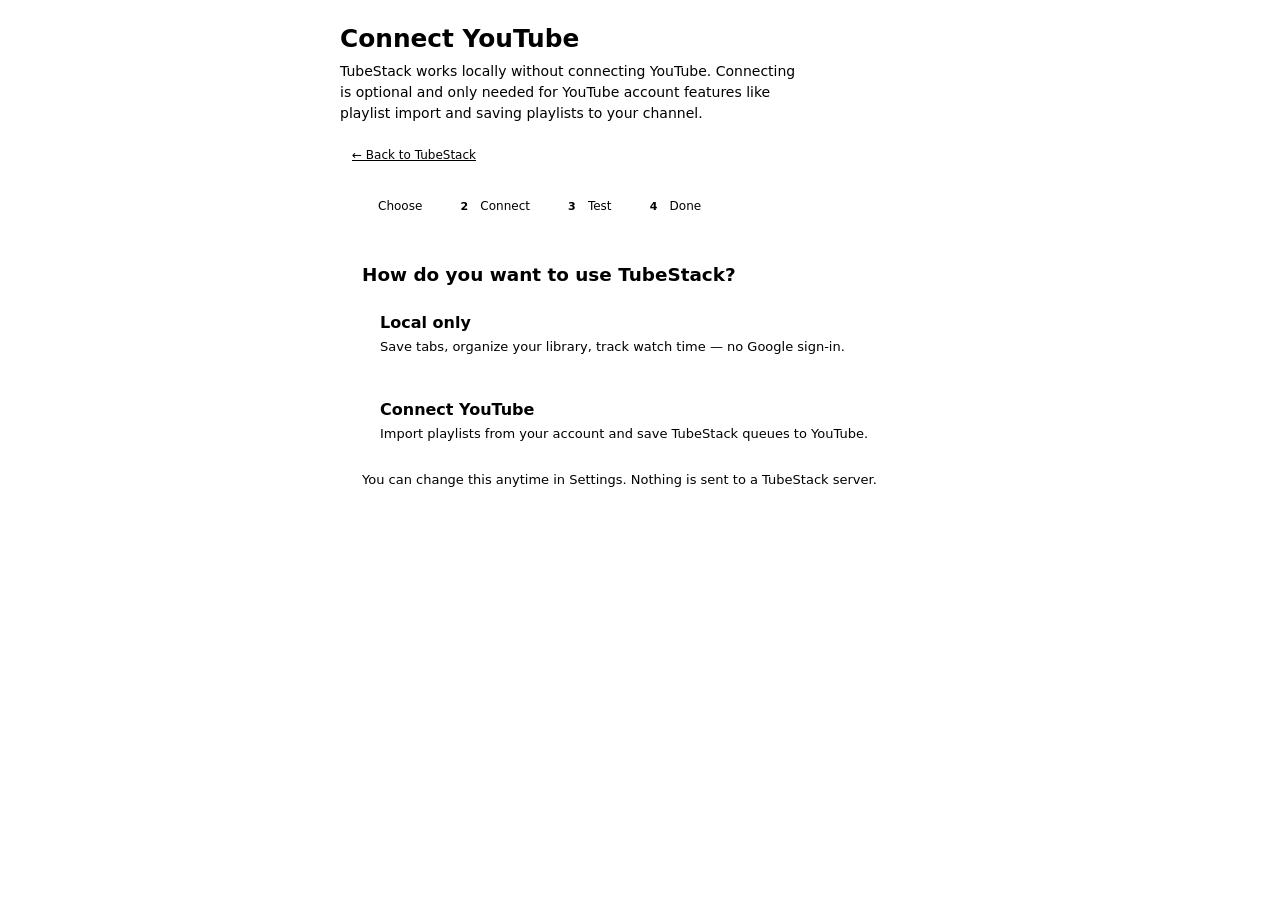
==== commit 74ceb6e7: "Add provider-neutral AI categorization with OpenAI and Anthropic (Claude). - lib/ai-providers.js: sh" ====
--- a/dashboard/connect-youtube.html
+++ b/dashboard/connect-youtube.html
@@ -105,7 +105,7 @@
             rel="noopener noreferrer"
             >Full written guide</a
           >
-          <a class="btn ghost" href="setup-integrations.html?from=connect-youtube">Advanced: API keys &amp; OpenAI</a>
+          <a class="btn ghost" href="setup-integrations.html?from=connect-youtube">Advanced: API keys &amp; AI providers</a>
         </div>
         <p class="cy-muted">
           Already saved a Client ID in Settings? It appears here automatically. Manual fields in Settings still work.
--- a/dashboard/dashboard.css
+++ b/dashboard/dashboard.css
@@ -1,15 +1,4 @@
 :root {
-  --bg: #0c0c0f;
-  --surface: #141418;
-  --elevated: #1c1c22;
-  --border: #2e2e36;
-  --text: #f2f2f5;
-  --muted: #9898a4;
-  --accent: #ff3b3b;
-  --green: #2fd38a;
-  --green-dim: #1e8f5c;
-  --gold: #e8c547;
-  --gold-dim: #9a7a1a;
   --radius: 10px;
   /** Fixed “reopen sidebar” is `left: 12px`, width 36px — keep titles/toolbars clear of it when sidebar is hidden */
   --sidebar-floating-clearance: 60px;
@@ -175,6 +164,29 @@
   flex-shrink: 0;
 }
 
+.oobe-privacy-box {
+  margin: 14px 0 4px;
+  padding: 12px 14px;
+  border: 1px solid color-mix(in srgb, var(--border, #3a3a48) 85%, transparent);
+  border-radius: 10px;
+  background: color-mix(in srgb, var(--surface, #18181b) 92%, #84cc16 8%);
+  font-size: 13px;
+  line-height: 1.5;
+  color: #d4d4dc;
+}
+
+.oobe-privacy-box p {
+  margin: 0 0 8px;
+}
+
+.oobe-privacy-box p:last-child {
+  margin-bottom: 0;
+}
+
+.oobe-privacy-box a {
+  color: var(--green, #84cc16);
+}
+
 .oobe-dot {
   width: 8px;
   height: 8px;
@@ -338,14 +350,6 @@
   margin: 10px 0 0;
   font-size: 12px;
   line-height: 1.45;
-}
-
-.ob-minimal-history {
-  margin-bottom: 16px;
-  padding: 14px 14px 12px;
-  border-radius: 12px;
-  border: 1px solid rgba(47, 211, 138, 0.25);
-  background: rgba(47, 211, 138, 0.06);
 }
 
 .ob-minimal-q {
@@ -1100,6 +1104,29 @@
   margin: 0;
 }
 
+.dash-load-more-wrap {
+  display: flex;
+  justify-content: center;
+  margin: 14px 0 8px;
+}
+
+.dash-load-more-wrap.hidden {
+  display: none;
+}
+
+.playlist-search-status {
+  font-size: 12px;
+  color: var(--muted);
+  min-height: 1.25em;
+  margin: 0;
+  line-height: 1.4;
+}
+
+.playlist-search-status strong {
+  color: var(--text);
+  font-weight: 600;
+}
+
 .current-controls-actions {
   display: flex;
   align-items: center;
@@ -1115,11 +1142,46 @@
   justify-content: center;
 }
 
+.compact-toggle-btn--icon {
+  width: 34px;
+  padding: 0;
+}
+
+.compact-toggle-btn.active {
+  border-color: rgba(120, 180, 255, 0.55);
+  background: rgba(120, 180, 255, 0.14);
+  color: var(--text);
+}
+
 .compact-panel {
   border: 1px solid var(--border);
   border-radius: 10px;
-  padding: 10px;
+  padding: 10px 12px;
   background: var(--surface);
+}
+
+.compact-selected-panel .bulk {
+  margin: 0;
+}
+
+.compact-view-panel {
+  display: flex;
+  align-items: center;
+}
+
+.compact-view-row {
+  display: flex;
+  align-items: center;
+  gap: 12px;
+  flex-wrap: wrap;
+  width: 100%;
+}
+
+.compact-view-bar {
+  display: inline-flex;
+  gap: 6px;
+  flex-wrap: wrap;
+  align-items: center;
 }
 
 .compact-sort-panel .filters {
@@ -1142,8 +1204,7 @@
   margin-bottom: 3px;
 }
 
-.compact-sort-panel .filters select,
-.compact-sort-panel .grid-size-wrap input[type="range"] {
+.compact-sort-panel .filters select {
   margin-bottom: 0;
 }
 
@@ -1184,18 +1245,7 @@
 .compact-icon {
   width: 16px;
   height: 16px;
-}
-
-.compact-view-panel {
-  display: flex;
-  align-items: center;
-  gap: 10px;
-  flex-wrap: wrap;
-}
-
-.compact-view-bar {
-  display: inline-flex;
-  gap: 6px;
+  display: block;
 }
 
 .compact-view-btn {
@@ -1210,15 +1260,28 @@
 .compact-view-size {
   display: inline-flex;
   align-items: center;
-  gap: 8px;
+  gap: 10px;
+  margin-left: auto;
+  padding-left: 12px;
+  border-left: 1px solid var(--border);
   color: var(--muted);
   font-size: 11px;
+  letter-spacing: 0.04em;
+  min-width: 0;
+}
+
+.compact-view-size-label {
+  white-space: nowrap;
   text-transform: uppercase;
-  letter-spacing: 0.04em;
+  font-weight: 650;
+  font-size: 10px;
 }
 
 .compact-view-size input[type="range"] {
-  width: 140px;
+  width: min(180px, 28vw);
+  min-width: 120px;
+  accent-color: rgba(120, 180, 255, 0.85);
+  cursor: pointer;
 }
 
 .window-sections-mount .panel-block {
@@ -1350,7 +1413,7 @@
 }
 
 .btn.primary {
-  background: linear-gradient(165deg, var(--accent), #c42c2c);
+  background: linear-gradient(165deg, var(--accent), var(--accent-dim));
   border-color: transparent;
   color: #fff;
 }
@@ -1408,24 +1471,347 @@
 
 .grid.grid-view {
   display: grid;
-  grid-template-columns: repeat(auto-fill, minmax(var(--grid-tile-size, 132px), 1fr));
-  gap: 10px;
+  grid-template-columns: repeat(auto-fill, minmax(max(112px, var(--grid-tile-size, 152px)), 1fr));
+  gap: 12px;
 }
 
 .card {
   display: grid;
-  grid-template-columns: 22px 160px 1fr;
-  gap: 14px;
+  grid-template-columns: 22px 168px minmax(0, 1fr);
+  gap: 12px 14px;
   padding: 14px;
   background: var(--surface);
   border: 1px solid var(--border);
   border-radius: var(--radius);
   align-items: start;
+}
+
+.card-details-inner {
+  min-width: 0;
+}
+
+.card-details-main {
+  min-width: 0;
+  display: flex;
+  flex-direction: column;
+  gap: 0;
+}
+
+.card-details-main .title-row {
+  margin-bottom: 6px;
+}
+
+.card-details-main .meta {
+  margin-bottom: 8px;
+}
+
+.card-details-main .suggested {
+  margin-bottom: 6px;
+}
+
+.card-thumb-notes {
+  display: flex;
+  flex-direction: column;
+  gap: 4px;
+  min-width: 0;
+  max-width: 420px;
+}
+
+.card-note-toggles {
+  display: inline-flex;
+  gap: 4px;
+  flex-wrap: wrap;
+  align-self: flex-start;
+}
+
+.card-note-toggle {
+  flex: 0 1 auto;
+  min-width: 0;
+  padding: 3px 8px;
+  border: 1px solid var(--border);
+  border-radius: 6px;
+  background: rgba(120, 180, 255, 0.05);
+  color: var(--muted);
+  font-size: 10px;
+  font-weight: 600;
+  letter-spacing: 0.01em;
+  cursor: pointer;
+  text-align: center;
+  line-height: 1.25;
+  transition:
+    background 0.12s ease,
+    border-color 0.12s ease,
+    color 0.12s ease;
+}
+
+.card-note-toggle:hover:not(:disabled) {
+  border-color: rgba(120, 180, 255, 0.4);
+  color: var(--text);
+}
+
+.card-note-toggle--active {
+  background: rgba(120, 180, 255, 0.16);
+  border-color: rgba(120, 180, 255, 0.5);
+  color: var(--text);
+  box-shadow: 0 0 0 1px rgba(120, 180, 255, 0.12);
+}
+
+.card-note-toggle--filled:not(.card-note-toggle--active) {
+  border-color: rgba(120, 180, 255, 0.32);
+  color: #c8ddf5;
+}
+
+.card-note-toggle:disabled {
+  opacity: 0.45;
+  cursor: not-allowed;
+}
+
+.card-note-panel {
+  border: 1px solid rgba(120, 180, 255, 0.22);
+  border-radius: 8px;
+  background: rgba(8, 10, 18, 0.42);
+  backdrop-filter: blur(8px);
+  padding: 6px;
+}
+
+.card-note-panel.hidden {
+  display: none;
+}
+
+.card-note-panel .line-note-lines {
+  border-color: rgba(120, 180, 255, 0.18);
+  background: rgba(0, 0, 0, 0.22);
+}
+
+.card-note-panel .line-note-input:focus {
+  background: rgba(120, 180, 255, 0.08);
+}
+
+.card-note-panel--ts .ts-note-block {
+  background: rgba(255, 255, 255, 0.04);
+  border-color: rgba(120, 180, 255, 0.2);
+}
+
+.card-note-panel--ts .ts-note-time-input {
+  background: rgba(0, 0, 0, 0.28);
+  border-color: rgba(120, 180, 255, 0.25);
+}
+
+.card-note-panel--ts .ts-notes-add-btn {
+  border-style: dashed;
+  border-color: rgba(120, 180, 255, 0.28);
+  background: rgba(120, 180, 255, 0.06);
+}
+
+.card-details-fields {
+  display: grid;
+  grid-template-columns: repeat(3, minmax(0, 1fr));
+  gap: 4px 8px;
+  margin-bottom: 6px;
+  min-width: 0;
+  max-width: 480px;
+}
+
+.card-details-fields .card-details-field {
+  display: flex;
+  flex-direction: column;
+  align-items: stretch;
+  gap: 2px;
+  margin: 0;
+  min-width: 0;
+}
+
+.card-details-fields .card-details-field label {
+  font-size: 9px;
+  line-height: 1.1;
+  letter-spacing: 0.04em;
+  white-space: nowrap;
+  overflow: hidden;
+  text-overflow: ellipsis;
+}
+
+.card-details-fields .card-details-field select,
+.card-details-fields .card-details-field input[type="text"] {
+  width: 100%;
+  min-width: 0;
+  max-width: none;
+  padding: 3px 5px;
+  font-size: 11px;
+  line-height: 1.2;
+}
+
+.card-details-fields .row-album-field input[type="text"]:not(.hidden) {
+  margin-top: 2px;
+}
+
+.card-details-fields .row-album-field:has(input[type="text"]:not(.hidden)) {
+  grid-column: 1 / -1;
 }
 
 .card.card--dragging {
   opacity: 0.6;
   outline: 2px solid rgba(120, 180, 255, 0.5);
+}
+
+.card.card--reorder-over {
+  outline: 2px dashed var(--accent);
+  outline-offset: 2px;
+}
+
+.current-playlist-head {
+  display: flex;
+  flex-direction: column;
+  gap: 10px;
+  margin-bottom: 10px;
+  padding: 12px 14px;
+  border: 1px solid var(--border);
+  border-radius: var(--radius);
+  background: var(--surface);
+}
+
+.current-playlist-head.hidden {
+  display: none;
+}
+
+.current-playlist-head-main {
+  display: flex;
+  flex-direction: column;
+  gap: 8px;
+  min-width: 0;
+}
+
+.current-playlist-top {
+  display: flex;
+  flex-direction: column;
+  gap: 8px;
+  min-width: 0;
+}
+
+.current-playlist-rename-row {
+  width: 100%;
+  min-width: 0;
+}
+
+.current-playlist-rename-label {
+  display: flex;
+  flex-direction: column;
+  gap: 5px;
+  font-size: 11px;
+  font-weight: 650;
+  letter-spacing: 0.04em;
+  text-transform: uppercase;
+  color: var(--muted);
+  width: 100%;
+  min-width: 0;
+}
+
+.current-playlist-input-wrap {
+  position: relative;
+  display: flex;
+  align-items: center;
+  width: 100%;
+  min-width: 0;
+}
+
+.current-playlist-rename-input {
+  width: 100%;
+  max-width: none;
+  min-width: 0;
+  padding-right: 68px;
+  font-size: 15px;
+  font-weight: 600;
+}
+
+.current-playlist-input-btn {
+  position: absolute;
+  top: 50%;
+  transform: translateY(-50%);
+  width: 28px;
+  height: 28px;
+  border: 1px solid var(--border);
+  border-radius: 7px;
+  background: var(--bg);
+  color: var(--muted);
+  font-size: 16px;
+  line-height: 1;
+  display: inline-flex;
+  align-items: center;
+  justify-content: center;
+  cursor: pointer;
+  padding: 0;
+}
+
+.current-playlist-input-clear {
+  right: 36px;
+  font-size: 18px;
+}
+
+.current-playlist-input-clear:hover {
+  color: #ff8a8a;
+  border-color: rgba(255, 120, 120, 0.45);
+  background: rgba(255, 80, 80, 0.08);
+}
+
+.current-playlist-input-save {
+  right: 4px;
+  font-size: 14px;
+  font-weight: 700;
+}
+
+.current-playlist-input-save:disabled {
+  opacity: 0.35;
+  cursor: default;
+}
+
+.current-playlist-input-save:not(:disabled),
+.current-playlist-input-save--ready {
+  color: #8fd4a8;
+  border-color: rgba(80, 180, 120, 0.45);
+  background: rgba(60, 150, 90, 0.12);
+}
+
+.current-playlist-input-save:not(:disabled):hover {
+  background: rgba(60, 150, 90, 0.2);
+}
+
+.current-playlist-title-readonly {
+  margin: 0;
+  font-size: 18px;
+  font-weight: 650;
+  line-height: 1.3;
+  color: var(--text);
+}
+
+.current-playlist-grid-hint {
+  margin: 0 0 10px;
+  padding: 6px 10px;
+  font-size: 12px;
+  color: var(--muted);
+  border: 1px dashed var(--border);
+  border-radius: 8px;
+  background: rgba(120, 180, 255, 0.04);
+}
+
+.current-playlist-grid-hint.hidden {
+  display: none;
+}
+
+.current-playlist-stack-notes {
+  align-self: flex-start;
+}
+
+.current-playlist-actions {
+  display: flex;
+  flex-wrap: wrap;
+  align-items: center;
+  gap: 8px;
+  padding-top: 8px;
+  border-top: 1px solid var(--border);
+}
+
+.current-playlist-actions .playlist-tools-bar {
+  margin: 0;
+  padding: 0;
 }
 
 .card.card--compact {
@@ -1434,59 +1820,98 @@
   padding: 8px 10px;
 }
 
-.card.card--grid {
-  display: grid;
-  grid-template-columns: 1fr;
-  gap: 6px;
-  padding: 8px;
-}
-
-.card.card--grid .card-pick,
-.card.card--grid .row:not(.row-list-under-thumb),
-.card.card--grid .suggested,
-.card.card--grid .notes {
-  display: none !important;
-}
-
-.card.card--grid .card-thumb-col {
-  gap: 6px;
-}
-
-.card.card--grid .thumb-wrap {
-  aspect-ratio: 1 / 1;
-}
-
-.card.card--grid .card-media-row {
-  grid-template-columns: 1fr;
-}
-
-.card.card--grid .card-priority-stack {
-  flex-direction: row;
-  height: auto;
-}
-
-.card.card--grid .pri-btn {
-  max-width: none;
-  min-height: 18px;
-}
-
-.card.card--grid .title-row a {
-  font-size: 12px;
+.card.card--grid-tile {
+  display: flex;
+  flex-direction: column;
+  padding: 0;
+  gap: 0;
+  overflow: hidden;
+  align-items: stretch;
+}
+
+.card.card--grid-tile .grid-tile-media-wrap {
+  position: relative;
+}
+
+.card.card--grid-tile .grid-tile-media {
+  display: block;
+  color: inherit;
+  text-decoration: none;
+}
+
+.card.card--grid-tile .grid-tile-thumb {
+  width: 100%;
+  aspect-ratio: 1;
+  border-radius: var(--radius) var(--radius) 0 0;
+  overflow: hidden;
+}
+
+.card.card--grid-tile .grid-tile-thumb img {
+  width: 100%;
+  height: 100%;
+  object-fit: cover;
+  display: block;
+}
+
+.card.card--grid-tile .grid-tile-pick {
+  position: absolute;
+  top: 6px;
+  left: 6px;
+  z-index: 3;
+  pointer-events: auto;
+}
+
+.card.card--grid-tile .grid-tile-pick input {
+  width: 16px;
+  height: 16px;
+  cursor: pointer;
+}
+
+.card.card--grid-tile .grid-tile-title {
+  font-size: 12px;
+  font-weight: 600;
+  line-height: 1.35;
   display: -webkit-box;
   -webkit-line-clamp: 2;
   -webkit-box-orient: vertical;
   overflow: hidden;
-}
-
-.card.card--grid .meta {
+  color: inherit;
+  text-decoration: none;
+}
+
+.card.card--grid-tile a.grid-tile-title:hover {
+  text-decoration: underline;
+}
+
+.card.card--grid-tile .grid-tile-text {
+  flex: 1;
+  min-width: 0;
+}
+
+.card.card--grid-tile .grid-tile-channel {
+  margin-top: 2px;
   font-size: 11px;
-  margin-bottom: 0;
-}
-
-.card.card--grid-min .card-priority-stack,
-.card.card--grid-min .row-list-under-thumb,
-.card.card--grid-min .meta {
-  display: none !important;
+  line-height: 1.3;
+  color: var(--muted);
+  white-space: nowrap;
+  overflow: hidden;
+  text-overflow: ellipsis;
+}
+
+.thumb-wrap--square {
+  position: relative;
+  overflow: hidden;
+  aspect-ratio: 1;
+}
+
+.thumb-wrap--square img {
+  width: 100%;
+  height: 100%;
+  object-fit: cover;
+  display: block;
+  -webkit-user-drag: none;
+  user-select: none;
+  pointer-events: none;
 }
 
 .sidebar-floating-toggle {
@@ -1519,18 +1944,34 @@
 
 @media (max-width: 700px) {
   .card {
-    grid-template-columns: 22px 120px 1fr;
+    grid-template-columns: 22px 120px minmax(0, 1fr);
+    gap: 8px 10px;
+    padding: 10px;
+  }
+
+  .card-details-fields {
+    max-width: none;
+    grid-template-columns: 1fr;
+    gap: 6px;
+  }
+
+  .card-thumb-notes {
+    max-width: none;
   }
 }
 
 .card-pick {
   padding-top: 4px;
+  position: relative;
+  z-index: 2;
 }
 
 .card-pick input {
   width: 18px;
   height: 18px;
   accent-color: var(--accent);
+  cursor: pointer;
+  pointer-events: auto;
 }
 
 .thumb-wrap {
@@ -1541,6 +1982,22 @@
   aspect-ratio: 16 / 9;
 }
 
+a.thumb-link {
+  display: block;
+  text-decoration: none;
+  color: inherit;
+  border-radius: 8px;
+}
+
+a.thumb-link:hover .thumb-wrap img {
+  filter: brightness(1.06);
+}
+
+a.thumb-link:focus-visible {
+  outline: 2px solid var(--accent);
+  outline-offset: 2px;
+}
+
 .card.card--compact .thumb-wrap {
   border-radius: 6px;
 }
@@ -1550,6 +2007,9 @@
   height: 100%;
   object-fit: cover;
   display: block;
+  -webkit-user-drag: none;
+  user-select: none;
+  pointer-events: none;
 }
 
 .dur-badge {
@@ -1804,6 +2264,37 @@
   text-decoration: underline;
 }
 
+.card-video-del {
+  width: 26px;
+  height: 26px;
+  padding: 0;
+  margin-left: auto;
+  flex-shrink: 0;
+  align-self: flex-start;
+  border: 1px solid rgba(255, 80, 80, 0.55);
+  border-radius: 6px;
+  background: rgba(255, 60, 60, 0.1);
+  color: #ff6b6b;
+  font-size: 16px;
+  font-weight: 700;
+  line-height: 1;
+  cursor: pointer;
+}
+
+.card-video-del:hover {
+  background: rgba(255, 60, 60, 0.2);
+  border-color: rgba(255, 120, 120, 0.8);
+}
+
+.card-video-del:focus-visible {
+  outline: 2px solid rgba(255, 100, 100, 0.65);
+  outline-offset: 2px;
+}
+
+.card.card--list-row .card-video-del {
+  margin-left: 0;
+}
+
 .meta {
   font-size: 12px;
   color: var(--muted);
@@ -1996,21 +2487,58 @@
 }
 
 .settings-connect-youtube-cta {
+  display: flex;
+  flex-direction: column;
+  align-items: flex-start;
+  gap: 10px;
   margin-bottom: 14px;
-  padding-bottom: 14px;
-  border-bottom: 1px solid var(--border);
+  padding: 12px 14px;
+  border: 1px dashed rgba(47, 211, 138, 0.35);
+  border-radius: 10px;
+  background: rgba(47, 211, 138, 0.06);
+}
+
+.settings-connect-youtube-cta .btn {
+  position: static;
+  flex-shrink: 0;
+}
+
+.settings-connect-youtube-lead {
+  margin: 0;
+}
+
+.settings-connect-youtube-cta .panel-hint.ob-muted {
+  margin: 0;
 }
 
 .settings-setup-integrations-cta {
+  display: flex;
+  flex-direction: column;
+  align-items: flex-start;
+  gap: 8px;
   margin-bottom: 16px;
   padding-bottom: 14px;
   border-bottom: 1px solid var(--border);
 }
 
-.connect-youtube-hint {
-  border: 1px dashed rgba(47, 211, 138, 0.35);
-  border-radius: var(--radius);
-  padding: 12px;
+.settings-setup-integrations-cta .btn {
+  position: static;
+}
+
+#windowSettings .window-settings-mount {
+  overflow-y: auto;
+  max-height: calc(100vh - 72px);
+  padding-right: 4px;
+}
+
+#windowSettings #settingsPanelBlock.panel-block {
+  margin-bottom: 0;
+  padding-bottom: 0;
+  border-bottom: none;
+}
+
+body:has(.layout--sidebar-hidden) #windowSettings.active {
+  padding-top: 40px;
 }
 
 .settings-integration-health {
@@ -2061,26 +2589,6 @@
 
 .settings-section-integrations .oauth-redirect {
   margin: 6px 0 10px;
-}
-
-.watch-history-opens {
-  margin-top: 28px;
-  padding-top: 20px;
-  border-top: 1px solid var(--border);
-}
-
-.watch-history-hint {
-  margin: 6px 0 4px;
-  font-size: 12px;
-}
-
-.watch-history-meta {
-  margin: -6px 0 10px;
-  min-height: 1.2em;
-}
-
-.watch-bars-history .watch-bar-fill {
-  background: linear-gradient(180deg, #8ab8ff, #3d6cad);
 }
 
 .settings-youtube-api-actions,
@@ -2495,6 +3003,33 @@
 
 .playlist-manager-section .playlist-manager-lead {
   max-width: 52rem;
+}
+
+.playlist-paste-import {
+  max-width: 52rem;
+  margin-top: 14px;
+  padding: 14px;
+  border: 1px solid var(--border);
+  border-radius: var(--radius);
+  background: rgba(255, 255, 255, 0.025);
+}
+
+.playlist-paste-import-row {
+  display: grid;
+  grid-template-columns: minmax(0, 1fr) auto;
+  gap: 10px;
+  align-items: center;
+}
+
+.playlist-paste-import .stat-line {
+  min-height: 1.25em;
+  margin: 8px 0 0;
+}
+
+@media (max-width: 620px) {
+  .playlist-paste-import-row {
+    grid-template-columns: 1fr;
+  }
 }
 
 .local-pl-list {
@@ -3008,6 +3543,17 @@
 
 .openai-test-status.success {
   color: #8fd4a0;
+}
+
+.ui-theme-preset-host {
+  margin-top: 14px;
+  padding-top: 14px;
+  border-top: 1px solid var(--border);
+}
+
+.ui-theme-preset-host .oobe-input {
+  width: 100%;
+  max-width: 280px;
 }
 
 .sidebar-visibility-host {
@@ -3164,7 +3710,77 @@
   display: flex;
   flex-wrap: wrap;
   align-items: center;
-  gap: 8px 10px;
+  gap: 6px 10px;
+}
+
+.summary-playlist-line {
+  flex: 1 1 100%;
+  font-size: 15px;
+  font-weight: 600;
+  color: var(--text);
+  line-height: 1.35;
+}
+
+.summary-stack-notes {
+  display: inline-flex;
+  width: auto;
+  margin: 0;
+}
+
+.local-pl-stack-collapsible {
+  display: inline-flex;
+  flex-direction: column;
+  align-items: flex-start;
+  gap: 0;
+}
+
+.local-pl-stack-toggle {
+  border: none;
+  background: transparent;
+  padding: 2px 6px;
+  font-size: 11px;
+  font-weight: 500;
+  color: var(--muted);
+  opacity: 0.7;
+  cursor: pointer;
+  border-radius: 4px;
+}
+
+.local-pl-stack-toggle:hover,
+.local-pl-stack-toggle[aria-expanded="true"] {
+  opacity: 1;
+  color: var(--text);
+  background: rgba(255, 255, 255, 0.04);
+}
+
+.local-pl-stack-toggle--filled::before {
+  content: "";
+  display: inline-block;
+  width: 4px;
+  height: 4px;
+  margin-right: 5px;
+  border-radius: 50%;
+  background: var(--muted);
+  vertical-align: middle;
+}
+
+.local-pl-stack-panel {
+  flex: 1 1 100%;
+  width: 100%;
+  margin-top: 8px;
+  padding-top: 8px;
+  border-top: 1px solid var(--border);
+}
+
+.local-pl-stack-panel.hidden {
+  display: none;
+}
+
+.local-pl-stack-notes {
+  margin-top: 0;
+  display: flex;
+  flex-direction: column;
+  gap: 6px;
 }
 
 .toolbar-home-link {
@@ -3239,6 +3855,202 @@
   margin: 4px 0 0;
 }
 
+.line-note-editor {
+  display: flex;
+  flex-direction: column;
+  gap: 4px;
+}
+
+.line-note-lines {
+  display: flex;
+  flex-direction: column;
+  border: 1px solid var(--border);
+  border-radius: 8px;
+  background: var(--bg, rgba(0, 0, 0, 0.15));
+  overflow: hidden;
+}
+
+.line-note-row {
+  border-bottom: 1px solid var(--border);
+}
+
+.line-note-row:last-child {
+  border-bottom: none;
+}
+
+.line-note-input {
+  display: block;
+  width: 100%;
+  min-height: 28px;
+  padding: 6px 10px;
+  border: none;
+  background: transparent;
+  color: var(--text);
+  font-size: 13px;
+  line-height: 1.45;
+  resize: none;
+  overflow: hidden;
+  white-space: pre-wrap;
+  word-wrap: break-word;
+  font-family: inherit;
+}
+
+.line-note-input:focus {
+  outline: none;
+  background: rgba(120, 180, 255, 0.06);
+}
+
+.line-note-add-btn {
+  align-self: flex-start;
+  min-width: 32px;
+  height: 28px;
+  padding: 0 10px;
+  border: 1px dashed var(--border);
+  border-radius: 6px;
+  background: transparent;
+  color: var(--muted);
+  font-size: 18px;
+  line-height: 1;
+  cursor: pointer;
+}
+
+.line-note-add-btn:hover {
+  border-color: var(--accent);
+  color: var(--accent);
+}
+
+.notes-trigger--muted {
+  border: none !important;
+  background: transparent !important;
+  box-shadow: none !important;
+  padding: 2px 5px !important;
+  min-width: 0 !important;
+  font-size: 11px !important;
+  font-weight: 500;
+  color: var(--muted);
+  opacity: 0.65;
+  cursor: pointer;
+}
+
+.notes-trigger--muted:hover,
+.notes-trigger--muted[aria-expanded="true"] {
+  opacity: 1;
+  color: var(--text);
+}
+
+.notes-trigger--filled::before {
+  content: "";
+  display: inline-block;
+  width: 4px;
+  height: 4px;
+  margin-right: 4px;
+  border-radius: 50%;
+  background: var(--muted);
+  vertical-align: middle;
+  opacity: 0.85;
+}
+
+.row-notes-dropdown {
+  position: relative;
+  flex-shrink: 0;
+}
+
+.row-dropdown-panel--notes {
+  right: 0;
+  min-width: min(320px, 92vw);
+  max-width: 360px;
+  max-height: min(420px, 70vh);
+  overflow: auto;
+  padding: 10px;
+}
+
+.notes-panel-tabs {
+  display: flex;
+  gap: 4px;
+  margin-bottom: 10px;
+}
+
+.notes-tab {
+  flex: 1;
+  padding: 6px 8px;
+  border: 1px solid var(--border);
+  border-radius: 6px;
+  background: transparent;
+  color: var(--muted);
+  font-size: 12px;
+  font-weight: 600;
+  cursor: pointer;
+}
+
+.notes-tab--active {
+  background: rgba(120, 180, 255, 0.12);
+  border-color: rgba(120, 180, 255, 0.45);
+  color: var(--text);
+}
+
+.notes-panel-empty {
+  margin: 0 0 8px;
+  font-size: 12px;
+  color: var(--muted);
+}
+
+.ts-notes-editor {
+  display: flex;
+  flex-direction: column;
+  gap: 8px;
+}
+
+.ts-notes-blocks {
+  display: flex;
+  flex-direction: column;
+  gap: 10px;
+}
+
+.ts-note-block {
+  padding: 8px;
+  border: 1px solid var(--border);
+  border-radius: 8px;
+  background: var(--elevated, var(--surface));
+}
+
+.ts-note-head {
+  display: flex;
+  align-items: center;
+  gap: 6px;
+  margin-bottom: 6px;
+}
+
+.ts-note-time-input {
+  width: 4.5rem;
+  padding: 4px 8px;
+  font-size: 12px;
+  font-weight: 700;
+  border: 1px solid var(--border);
+  border-radius: 6px;
+  background: var(--bg);
+  color: var(--accent);
+}
+
+.ts-note-open {
+  font-size: 11px;
+  color: var(--muted);
+  text-decoration: none;
+}
+
+.ts-note-open:hover {
+  color: var(--accent);
+}
+
+.ts-note-remove {
+  margin-left: auto;
+  min-width: 28px !important;
+  padding: 2px 6px !important;
+}
+
+.ts-notes-add-btn {
+  align-self: flex-start;
+}
+
 .timestamp-notes-details {
   margin-top: 8px;
   font-size: 12px;
@@ -3276,13 +4088,6 @@
   min-width: 5rem;
 }
 
-.local-pl-stack-notes {
-  margin-top: 10px;
-  display: flex;
-  flex-direction: column;
-  gap: 6px;
-}
-
 .local-pl-stack-field {
   width: 100%;
   min-height: 3rem;
@@ -3312,14 +4117,449 @@
   font-size: 12px;
 }
 
-.summary-stack-notes {
-  display: block;
-  width: 100%;
-  margin-top: 10px;
-}
-
 .panel-divider {
   border: none;
   border-top: 1px solid var(--border);
   margin: 12px 0;
 }
+
+.bulk-bar {
+  display: flex;
+  flex-direction: column;
+  gap: 8px;
+  padding: 8px 10px;
+  border: 1px solid var(--border);
+  border-radius: var(--radius);
+  background: var(--elevated, var(--surface));
+}
+
+.bulk-row {
+  display: flex;
+  flex-wrap: wrap;
+  align-items: center;
+  gap: 8px;
+}
+
+.bulk-row-divider {
+  width: 1px;
+  height: 22px;
+  background: var(--border);
+  margin: 0 2px;
+}
+
+.playlist-tools-bar {
+  display: flex;
+  flex-wrap: wrap;
+  align-items: center;
+  gap: 8px;
+  margin: 0;
+  padding: 0;
+}
+
+.playlist-tools-bar.hidden {
+  display: none;
+}
+
+.bulk-selection-summary {
+  font-size: 12px;
+  font-weight: 600;
+  color: var(--muted);
+  margin-right: 6px;
+}
+
+.bulk-bar--active .bulk-selection-summary {
+  color: var(--accent);
+}
+
+.bulk-inline-select {
+  min-width: 118px;
+  max-width: 168px;
+  font-size: 12px;
+  padding: 5px 8px;
+  border-radius: 6px;
+  border: 1px solid var(--border);
+  background: var(--bg);
+  color: var(--text);
+}
+
+.bulk-inline-select:disabled,
+.bulk-bar .btn:disabled {
+  opacity: 0.45;
+  cursor: not-allowed;
+}
+
+.card.card--list-row {
+  grid-template-columns: 22px 56px minmax(0, 1fr) auto;
+  align-items: center;
+  padding: 8px 12px;
+  gap: 10px 12px;
+}
+
+.card.card--list-row .list-row-media {
+  width: 56px;
+  flex-shrink: 0;
+}
+
+.card.card--list-row .list-row-media .thumb-wrap--square {
+  width: 56px;
+  border-radius: 6px;
+}
+
+.card.card--list-row .list-row-content {
+  min-width: 0;
+  display: flex;
+  flex-direction: column;
+  gap: 2px;
+}
+
+.card.card--list-row .list-row-title {
+  font-size: 14px;
+  font-weight: 600;
+  line-height: 1.35;
+  color: var(--text);
+  text-decoration: none;
+  display: block;
+  overflow: hidden;
+  text-overflow: ellipsis;
+  white-space: nowrap;
+}
+
+.card.card--list-row .list-row-title:hover {
+  color: var(--accent);
+}
+
+.card.card--list-row .list-row-meta {
+  font-size: 12px;
+  color: var(--muted);
+  display: flex;
+  flex-wrap: wrap;
+  align-items: center;
+  gap: 4px;
+  min-width: 0;
+}
+
+.card.card--list-row .list-row-aside {
+  display: flex;
+  align-items: center;
+  gap: 6px;
+  flex-shrink: 0;
+}
+
+.card-priority-inline {
+  display: inline-flex;
+  flex-direction: row;
+  gap: 3px;
+  align-items: center;
+}
+
+.card-priority-inline .pri-btn {
+  width: 26px;
+  max-width: 26px;
+  min-height: 24px;
+  flex: 0 0 auto;
+}
+
+.card.card--list-row .list-row-labels {
+  color: var(--muted);
+  font-size: 11px;
+  max-width: 100%;
+  overflow: hidden;
+  text-overflow: ellipsis;
+  white-space: nowrap;
+}
+
+.row-actions-dropdown {
+  position: relative;
+  flex-shrink: 0;
+}
+
+.row-actions-trigger {
+  font-size: 11px !important;
+  padding: 4px 8px !important;
+  white-space: nowrap;
+}
+
+.row-dropdown-panel {
+  position: absolute;
+  top: calc(100% + 4px);
+  z-index: 50;
+  min-width: 200px;
+  max-width: min(260px, 92vw);
+  padding: 6px;
+  background: var(--surface);
+  border: 1px solid var(--border);
+  border-radius: var(--radius);
+  box-shadow: 0 10px 28px rgba(0, 0, 0, 0.4);
+  display: flex;
+  flex-direction: column;
+  gap: 2px;
+}
+
+.row-dropdown-panel--right {
+  right: 0;
+}
+
+.row-dropdown-panel--left {
+  left: 0;
+}
+
+.row-dropdown-panel.hidden {
+  display: none;
+}
+
+.row-dropdown-item {
+  width: 100%;
+  text-align: left;
+  padding: 8px 10px;
+  border: none;
+  border-radius: 6px;
+  background: transparent;
+  color: var(--text);
+  font-size: 12px;
+  font-weight: 500;
+  cursor: pointer;
+}
+
+.row-dropdown-item:hover {
+  background: var(--elevated, rgba(255, 255, 255, 0.06));
+}
+
+.row-dropdown-item--danger {
+  color: #ffb4b4;
+}
+
+.row-dropdown-item--danger:hover {
+  background: rgba(90, 42, 42, 0.35);
+}
+
+.row-dropdown-divider {
+  height: 1px;
+  margin: 4px 0;
+  background: var(--border);
+}
+
+.row-dropdown-pl-block {
+  display: grid;
+  grid-template-columns: 1fr auto;
+  gap: 6px;
+  padding: 6px 4px 8px;
+  align-items: end;
+}
+
+.row-dropdown-pl-label {
+  grid-column: 1 / -1;
+  font-size: 10px;
+  font-weight: 700;
+  letter-spacing: 0.05em;
+  text-transform: uppercase;
+  color: var(--muted);
+}
+
+.row-dropdown-select {
+  grid-column: 1;
+  font-size: 12px;
+  padding: 5px 8px;
+  border-radius: 6px;
+  border: 1px solid var(--border);
+  background: var(--bg);
+  color: var(--text);
+  min-width: 0;
+}
+
+.row-dropdown-pl-add {
+  grid-column: 2;
+  padding: 5px 10px !important;
+  font-size: 12px !important;
+}
+
+.card.card--grid-tile .grid-tile-foot {
+  display: flex;
+  align-items: flex-start;
+  gap: 4px;
+  padding: 8px 8px 10px;
+  min-height: 58px;
+}
+
+.card.card--grid-tile .grid-tile-foot .grid-tile-text .grid-tile-title {
+  flex: initial;
+  min-width: 0;
+  padding: 0;
+  min-height: 0;
+}
+
+.card.card--grid-tile .grid-tile-foot .row-actions-dropdown {
+  margin-top: -2px;
+}
+
+.row-popover {
+  position: relative;
+  display: inline-flex;
+}
+
+.row-popover .row-popover-trigger.watch-state-badge {
+  cursor: pointer;
+  border: none;
+  font: inherit;
+  padding: 2px 8px;
+}
+
+.row-popover-panel {
+  position: absolute;
+  top: calc(100% + 4px);
+  left: 0;
+  z-index: 40;
+  min-width: 140px;
+  padding: 6px;
+  background: var(--surface);
+  border: 1px solid var(--border);
+  border-radius: var(--radius);
+  box-shadow: 0 8px 24px rgba(0, 0, 0, 0.35);
+  display: flex;
+  flex-direction: column;
+  gap: 4px;
+}
+
+.row-popover-panel.hidden {
+  display: none;
+}
+
+.row-popover-option {
+  width: 100%;
+  text-align: left;
+  cursor: pointer;
+  border: 1px solid transparent;
+  padding: 4px 8px;
+  border-radius: 6px;
+}
+
+.row-popover-option:hover {
+  border-color: var(--border);
+}
+
+.row-popover-option--on {
+  outline: 1px solid var(--accent);
+}
+
+.grid:not(.grid-view) {
+  gap: 8px;
+}
+
+/* AI provider selection + categorization preview */
+.settings-ai-provider-select {
+  max-width: 280px;
+}
+
+.settings-ai-used-for {
+  list-style: none;
+  margin: 10px 0 6px;
+  padding: 0;
+  display: flex;
+  flex-wrap: wrap;
+  gap: 6px 14px;
+  font-size: 0.85rem;
+}
+
+.settings-ai-used-for li::before {
+  content: "✓ ";
+  color: var(--accent);
+  font-weight: 600;
+}
+
+.ai-categorize-panel .ai-cat-provider-line {
+  color: var(--muted);
+}
+
+.ai-categorize-panel .ai-cat-undo-row {
+  display: flex;
+  align-items: center;
+  gap: 10px;
+  flex-wrap: wrap;
+  margin-top: 10px;
+}
+
+.ai-categorize-panel .ai-cat-undo-row .stat-line {
+  margin: 0;
+}
+
+.ai-preview-card.modal-card-wide {
+  max-width: 920px;
+  width: min(920px, calc(100vw - 32px));
+}
+
+.ai-preview-categories {
+  display: flex;
+  flex-wrap: wrap;
+  gap: 6px;
+  margin: 8px 0 10px;
+}
+
+.ai-preview-chip {
+  border: 1px solid var(--border);
+  border-radius: 999px;
+  padding: 2px 10px;
+  font-size: 0.82rem;
+}
+
+.ai-preview-chip.is-new {
+  border-color: var(--accent);
+  background: var(--accent-soft);
+}
+
+.ai-preview-toolbar {
+  display: flex;
+  justify-content: flex-end;
+}
+
+.ai-preview-table-wrap {
+  max-height: min(48vh, 460px);
+  overflow: auto;
+  border: 1px solid var(--border);
+  border-radius: var(--radius, 8px);
+}
+
+.ai-preview-table {
+  width: 100%;
+  border-collapse: collapse;
+  font-size: 0.86rem;
+}
+
+.ai-preview-table th,
+.ai-preview-table td {
+  padding: 6px 8px;
+  text-align: left;
+  vertical-align: top;
+  border-bottom: 1px solid var(--border);
+}
+
+.ai-preview-table thead th {
+  position: sticky;
+  top: 0;
+  background: var(--surface);
+  font-weight: 600;
+}
+
+.ai-preview-table td:first-child,
+.ai-preview-table th:first-child {
+  width: 28px;
+}
+
+.ai-preview-title {
+  overflow-wrap: anywhere;
+}
+
+.ai-preview-channel {
+  font-size: 0.78rem;
+}
+
+.ai-preview-from {
+  color: var(--muted);
+}
+
+.ai-preview-new {
+  color: var(--accent);
+  font-weight: 600;
+}
+
+.ai-preview-unchanged td {
+  opacity: 0.65;
+}
